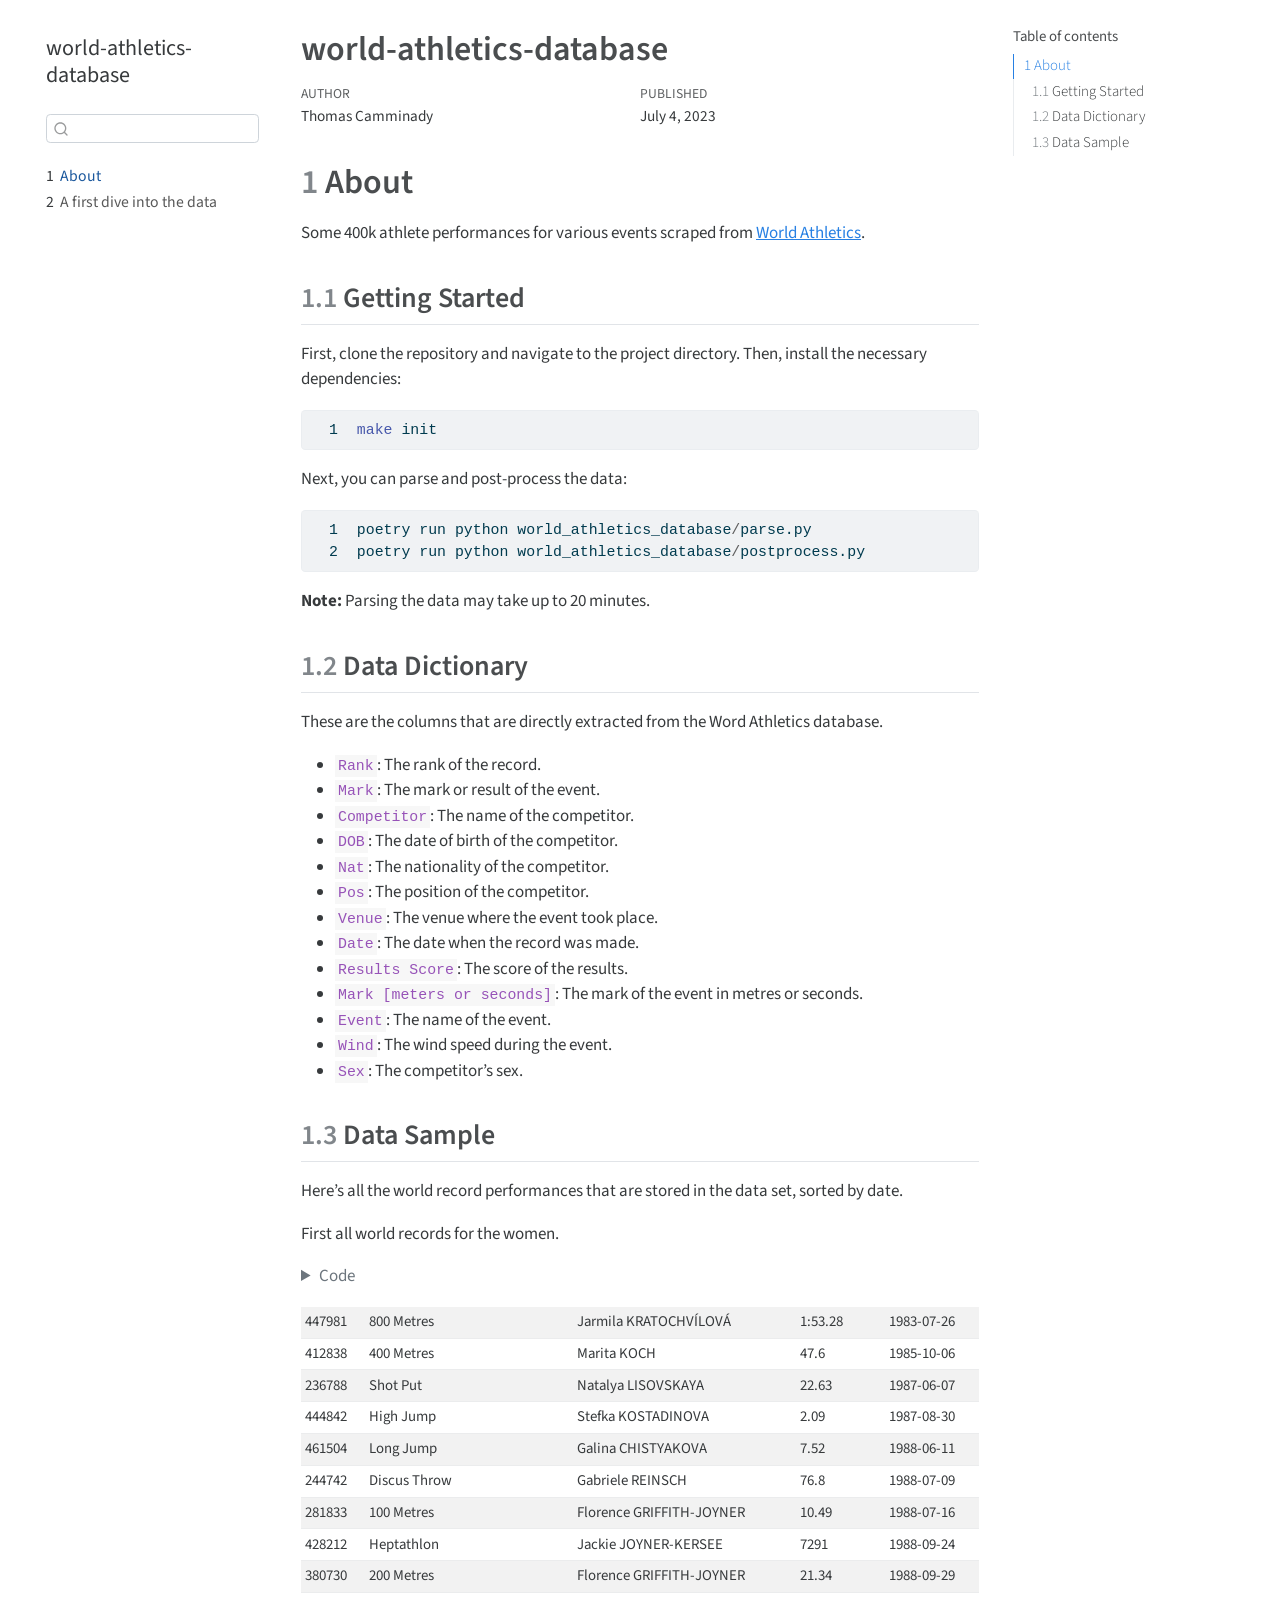
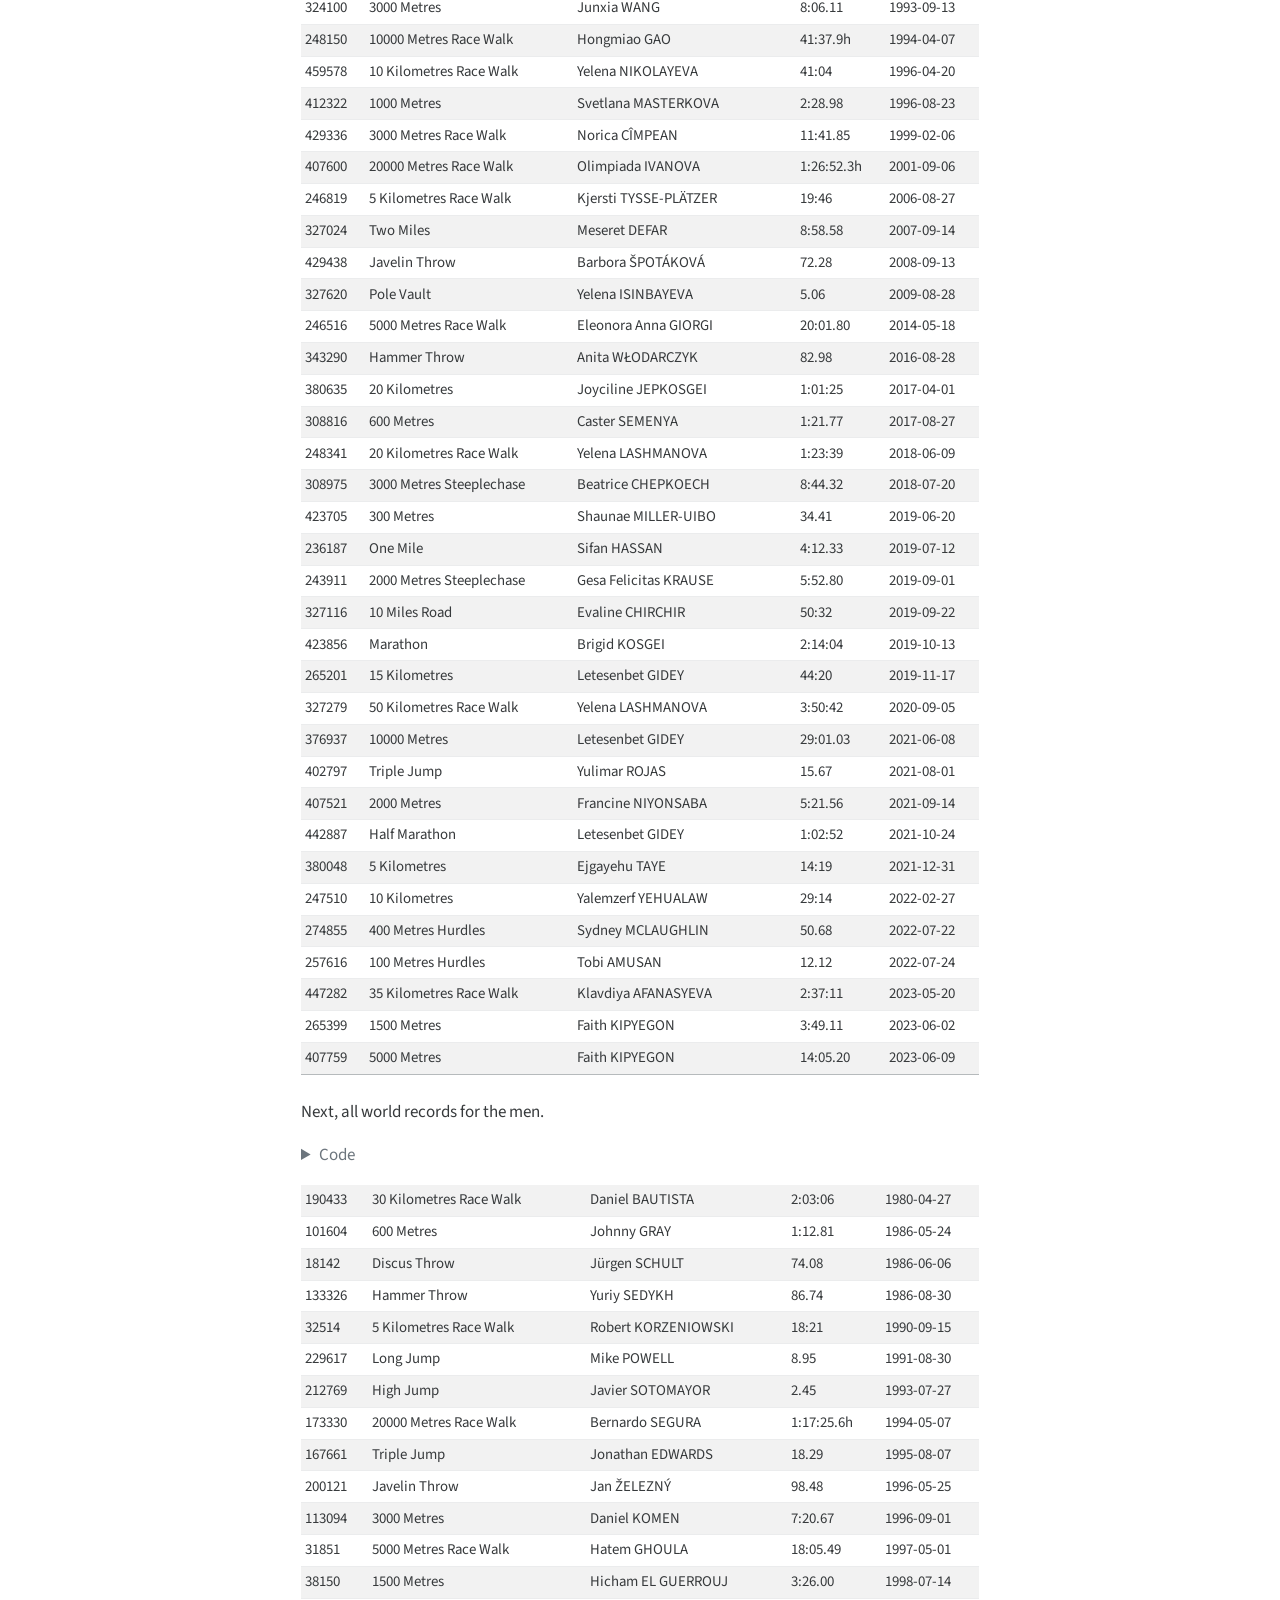
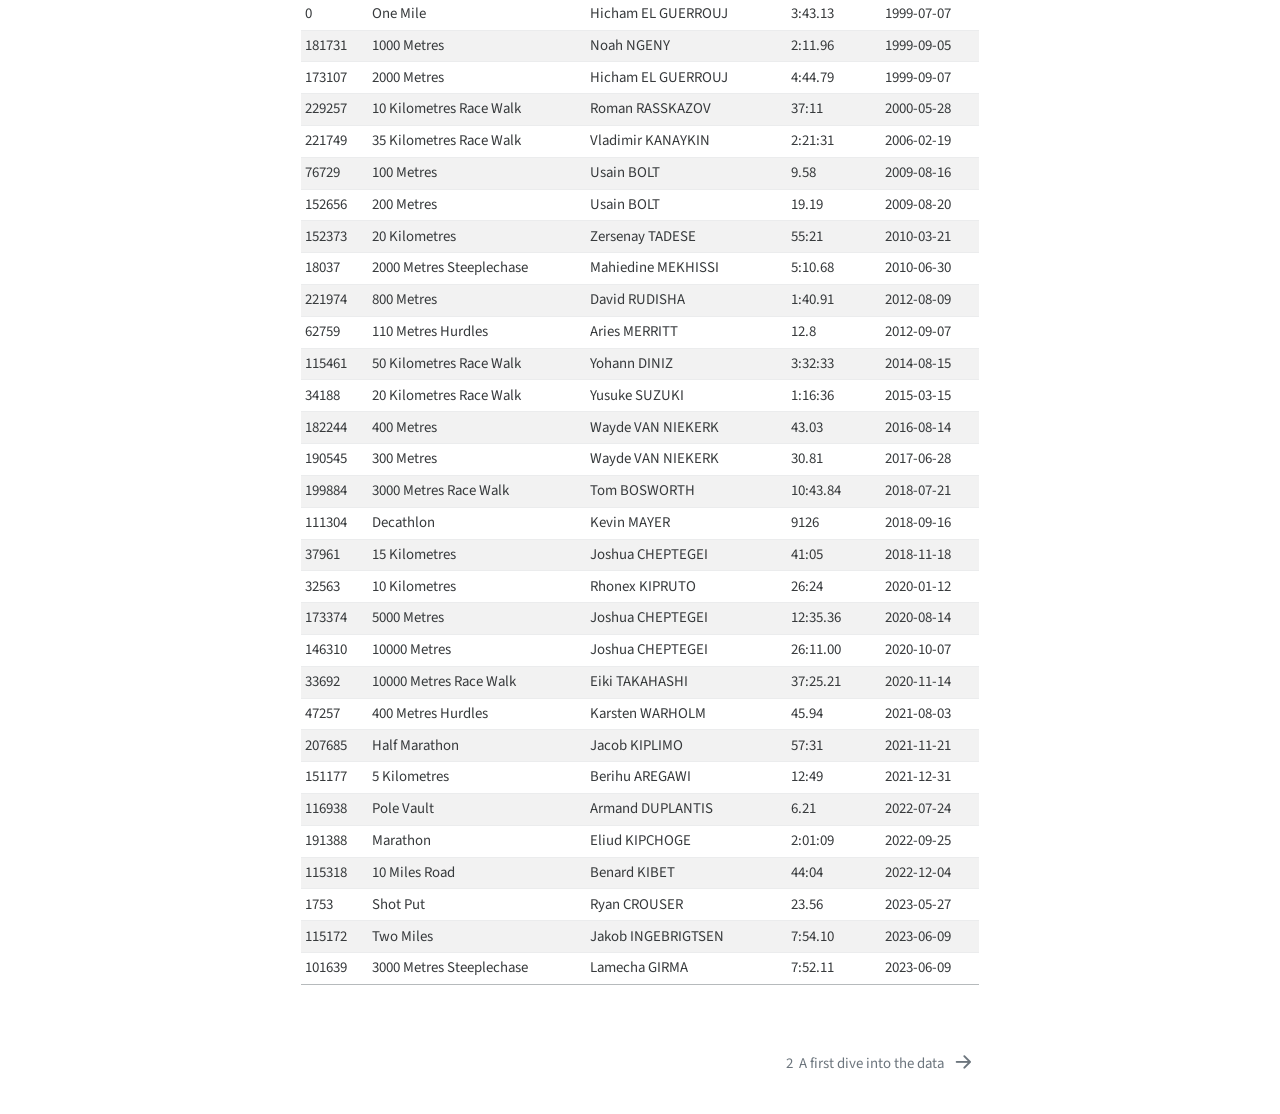
==== index.html @ 6f6f607c "Built site for gh-pages" ====
<!DOCTYPE html>
<html xmlns="http://www.w3.org/1999/xhtml" lang="en" xml:lang="en"><head>

<meta charset="utf-8">
<meta name="generator" content="quarto-1.3.306">

<meta name="viewport" content="width=device-width, initial-scale=1.0, user-scalable=yes">

<meta name="author" content="Thomas Camminady">
<meta name="dcterms.date" content="2023-07-04">

<title>world-athletics-database</title>
<style>
code{white-space: pre-wrap;}
span.smallcaps{font-variant: small-caps;}
div.columns{display: flex; gap: min(4vw, 1.5em);}
div.column{flex: auto; overflow-x: auto;}
div.hanging-indent{margin-left: 1.5em; text-indent: -1.5em;}
ul.task-list{list-style: none;}
ul.task-list li input[type="checkbox"] {
  width: 0.8em;
  margin: 0 0.8em 0.2em -1em; /* quarto-specific, see https://github.com/quarto-dev/quarto-cli/issues/4556 */ 
  vertical-align: middle;
}
/* CSS for syntax highlighting */
pre > code.sourceCode { white-space: pre; position: relative; }
pre > code.sourceCode > span { display: inline-block; line-height: 1.25; }
pre > code.sourceCode > span:empty { height: 1.2em; }
.sourceCode { overflow: visible; }
code.sourceCode > span { color: inherit; text-decoration: inherit; }
div.sourceCode { margin: 1em 0; }
pre.sourceCode { margin: 0; }
@media screen {
div.sourceCode { overflow: auto; }
}
@media print {
pre > code.sourceCode { white-space: pre-wrap; }
pre > code.sourceCode > span { text-indent: -5em; padding-left: 5em; }
}
pre.numberSource code
  { counter-reset: source-line 0; }
pre.numberSource code > span
  { position: relative; left: -4em; counter-increment: source-line; }
pre.numberSource code > span > a:first-child::before
  { content: counter(source-line);
    position: relative; left: -1em; text-align: right; vertical-align: baseline;
    border: none; display: inline-block;
    -webkit-touch-callout: none; -webkit-user-select: none;
    -khtml-user-select: none; -moz-user-select: none;
    -ms-user-select: none; user-select: none;
    padding: 0 4px; width: 4em;
  }
pre.numberSource { margin-left: 3em;  padding-left: 4px; }
div.sourceCode
  {   }
@media screen {
pre > code.sourceCode > span > a:first-child::before { text-decoration: underline; }
}
</style>


<script src="site_libs/quarto-nav/quarto-nav.js"></script>
<script src="site_libs/quarto-nav/headroom.min.js"></script>
<script src="site_libs/clipboard/clipboard.min.js"></script>
<script src="site_libs/quarto-search/autocomplete.umd.js"></script>
<script src="site_libs/quarto-search/fuse.min.js"></script>
<script src="site_libs/quarto-search/quarto-search.js"></script>
<meta name="quarto:offset" content="./">
<link href="./analytics.html" rel="next">
<script src="site_libs/quarto-html/quarto.js"></script>
<script src="site_libs/quarto-html/popper.min.js"></script>
<script src="site_libs/quarto-html/tippy.umd.min.js"></script>
<script src="site_libs/quarto-html/anchor.min.js"></script>
<link href="site_libs/quarto-html/tippy.css" rel="stylesheet">
<link href="site_libs/quarto-html/quarto-syntax-highlighting.css" rel="stylesheet" id="quarto-text-highlighting-styles">
<script src="site_libs/bootstrap/bootstrap.min.js"></script>
<link href="site_libs/bootstrap/bootstrap-icons.css" rel="stylesheet">
<link href="site_libs/bootstrap/bootstrap.min.css" rel="stylesheet" id="quarto-bootstrap" data-mode="light">
<script id="quarto-search-options" type="application/json">{
  "location": "sidebar",
  "copy-button": false,
  "collapse-after": 3,
  "panel-placement": "start",
  "type": "textbox",
  "limit": 20,
  "language": {
    "search-no-results-text": "No results",
    "search-matching-documents-text": "matching documents",
    "search-copy-link-title": "Copy link to search",
    "search-hide-matches-text": "Hide additional matches",
    "search-more-match-text": "more match in this document",
    "search-more-matches-text": "more matches in this document",
    "search-clear-button-title": "Clear",
    "search-detached-cancel-button-title": "Cancel",
    "search-submit-button-title": "Submit"
  }
}</script>


</head>

<body class="nav-sidebar floating">

<div id="quarto-search-results"></div>
  <header id="quarto-header" class="headroom fixed-top">
  <nav class="quarto-secondary-nav">
    <div class="container-fluid d-flex">
      <button type="button" class="quarto-btn-toggle btn" data-bs-toggle="collapse" data-bs-target="#quarto-sidebar,#quarto-sidebar-glass" aria-controls="quarto-sidebar" aria-expanded="false" aria-label="Toggle sidebar navigation" onclick="if (window.quartoToggleHeadroom) { window.quartoToggleHeadroom(); }">
        <i class="bi bi-layout-text-sidebar-reverse"></i>
      </button>
      <nav class="quarto-page-breadcrumbs" aria-label="breadcrumb"><ol class="breadcrumb"><li class="breadcrumb-item"><a href="./index.html"><span class="chapter-number">1</span>&nbsp; <span class="chapter-title">About</span></a></li></ol></nav>
      <a class="flex-grow-1" role="button" data-bs-toggle="collapse" data-bs-target="#quarto-sidebar,#quarto-sidebar-glass" aria-controls="quarto-sidebar" aria-expanded="false" aria-label="Toggle sidebar navigation" onclick="if (window.quartoToggleHeadroom) { window.quartoToggleHeadroom(); }">      
      </a>
      <button type="button" class="btn quarto-search-button" aria-label="Search" onclick="window.quartoOpenSearch();">
        <i class="bi bi-search"></i>
      </button>
    </div>
  </nav>
</header>
<!-- content -->
<div id="quarto-content" class="quarto-container page-columns page-rows-contents page-layout-article">
<!-- sidebar -->
  <nav id="quarto-sidebar" class="sidebar collapse collapse-horizontal sidebar-navigation floating overflow-auto">
    <div class="pt-lg-2 mt-2 text-left sidebar-header">
    <div class="sidebar-title mb-0 py-0">
      <a href="./">world-athletics-database</a> 
    </div>
      </div>
        <div class="mt-2 flex-shrink-0 align-items-center">
        <div class="sidebar-search">
        <div id="quarto-search" class="" title="Search"></div>
        </div>
        </div>
    <div class="sidebar-menu-container"> 
    <ul class="list-unstyled mt-1">
        <li class="sidebar-item">
  <div class="sidebar-item-container"> 
  <a href="./index.html" class="sidebar-item-text sidebar-link active">
 <span class="menu-text"><span class="chapter-number">1</span>&nbsp; <span class="chapter-title">About</span></span></a>
  </div>
</li>
        <li class="sidebar-item">
  <div class="sidebar-item-container"> 
  <a href="./analytics.html" class="sidebar-item-text sidebar-link">
 <span class="menu-text"><span class="chapter-number">2</span>&nbsp; <span class="chapter-title">A first dive into the data</span></span></a>
  </div>
</li>
    </ul>
    </div>
</nav>
<div id="quarto-sidebar-glass" data-bs-toggle="collapse" data-bs-target="#quarto-sidebar,#quarto-sidebar-glass"></div>
<!-- margin-sidebar -->
    <div id="quarto-margin-sidebar" class="sidebar margin-sidebar">
        <nav id="TOC" role="doc-toc" class="toc-active">
    <h2 id="toc-title">Table of contents</h2>
   
  <ul>
  <li><a href="#about" id="toc-about" class="nav-link active" data-scroll-target="#about"><span class="header-section-number">1</span> About</a>
  <ul class="collapse">
  <li><a href="#getting-started" id="toc-getting-started" class="nav-link" data-scroll-target="#getting-started"><span class="header-section-number">1.1</span> Getting Started</a></li>
  <li><a href="#data-dictionary" id="toc-data-dictionary" class="nav-link" data-scroll-target="#data-dictionary"><span class="header-section-number">1.2</span> Data Dictionary</a></li>
  <li><a href="#data-sample" id="toc-data-sample" class="nav-link" data-scroll-target="#data-sample"><span class="header-section-number">1.3</span> Data Sample</a></li>
  </ul></li>
  </ul>
</nav>
    </div>
<!-- main -->
<main class="content" id="quarto-document-content">

<header id="title-block-header" class="quarto-title-block default">
<div class="quarto-title">
<h1 class="title">world-athletics-database</h1>
</div>



<div class="quarto-title-meta">

    <div>
    <div class="quarto-title-meta-heading">Author</div>
    <div class="quarto-title-meta-contents">
             <p>Thomas Camminady </p>
          </div>
  </div>
    
    <div>
    <div class="quarto-title-meta-heading">Published</div>
    <div class="quarto-title-meta-contents">
      <p class="date">July 4, 2023</p>
    </div>
  </div>
  
    
  </div>
  

</header>

<section id="about" class="level1" data-number="1">
<h1 data-number="1"><span class="header-section-number">1</span> About</h1>
<p>Some 400k athlete performances for various events scraped from <a href="https://worldathletics.org/records/all-time-toplists/sprints/100-metres/outdoor/women/senior">World Athletics</a>.</p>
<section id="getting-started" class="level2" data-number="1.1">
<h2 data-number="1.1" class="anchored" data-anchor-id="getting-started"><span class="header-section-number">1.1</span> Getting Started</h2>
<p>First, clone the repository and navigate to the project directory. Then, install the necessary dependencies:</p>
<div class="sourceCode" id="cb1"><pre class="sourceCode numberSource bash number-lines code-with-copy"><code class="sourceCode bash"><span id="cb1-1"><a href="#cb1-1"></a><span class="fu">make</span> init</span></code><button title="Copy to Clipboard" class="code-copy-button"><i class="bi"></i></button></pre></div>
<p>Next, you can parse and post-process the data:</p>
<div class="sourceCode" id="cb2"><pre class="sourceCode numberSource python number-lines code-with-copy"><code class="sourceCode python"><span id="cb2-1"><a href="#cb2-1"></a>poetry run python world_athletics_database<span class="op">/</span>parse.py</span>
<span id="cb2-2"><a href="#cb2-2"></a>poetry run python world_athletics_database<span class="op">/</span>postprocess.py</span></code><button title="Copy to Clipboard" class="code-copy-button"><i class="bi"></i></button></pre></div>
<p><strong>Note:</strong> Parsing the data may take up to 20 minutes.</p>
</section>
<section id="data-dictionary" class="level2" data-number="1.2">
<h2 data-number="1.2" class="anchored" data-anchor-id="data-dictionary"><span class="header-section-number">1.2</span> Data Dictionary</h2>
<p>These are the columns that are directly extracted from the Word Athletics database.</p>
<ul>
<li><code>Rank</code>: The rank of the record.</li>
<li><code>Mark</code>: The mark or result of the event.</li>
<li><code>Competitor</code>: The name of the competitor.</li>
<li><code>DOB</code>: The date of birth of the competitor.</li>
<li><code>Nat</code>: The nationality of the competitor.</li>
<li><code>Pos</code>: The position of the competitor.</li>
<li><code>Venue</code>: The venue where the event took place.</li>
<li><code>Date</code>: The date when the record was made.</li>
<li><code>Results Score</code>: The score of the results.</li>
<li><code>Mark [meters or seconds]</code>: The mark of the event in metres or seconds.</li>
<li><code>Event</code>: The name of the event.</li>
<li><code>Wind</code>: The wind speed during the event.</li>
<li><code>Sex</code>: The competitor’s sex.</li>
</ul>
</section>
<section id="data-sample" class="level2" data-number="1.3">
<h2 data-number="1.3" class="anchored" data-anchor-id="data-sample"><span class="header-section-number">1.3</span> Data Sample</h2>
<p>Here’s all the world record performances that are stored in the data set, sorted by date.</p>
<p>First all world records for the women.</p>
<div class="cell" data-execution_count="1">
<details>
<summary>Code</summary>
<div class="sourceCode cell-code" id="cb3"><pre class="sourceCode numberSource python number-lines code-with-copy"><code class="sourceCode python"><span id="cb3-1"><a href="#cb3-1"></a><span class="im">import</span> pandas <span class="im">as</span> pd</span>
<span id="cb3-2"><a href="#cb3-2"></a><span class="im">from</span> IPython.display <span class="im">import</span> Markdown</span>
<span id="cb3-3"><a href="#cb3-3"></a><span class="im">from</span> tabulate <span class="im">import</span> tabulate</span>
<span id="cb3-4"><a href="#cb3-4"></a></span>
<span id="cb3-5"><a href="#cb3-5"></a>df <span class="op">=</span> pd.read_csv(<span class="st">"data/data.csv"</span>, delimiter<span class="op">=</span><span class="st">";"</span>, parse_dates<span class="op">=</span><span class="va">True</span>)</span>
<span id="cb3-6"><a href="#cb3-6"></a></span>
<span id="cb3-7"><a href="#cb3-7"></a>Markdown(</span>
<span id="cb3-8"><a href="#cb3-8"></a>    tabulate(</span>
<span id="cb3-9"><a href="#cb3-9"></a>        df.loc[(df[<span class="st">"Rank"</span>] <span class="op">==</span> <span class="dv">1</span>) <span class="op">&amp;</span> (df[<span class="st">"Sex"</span>] <span class="op">==</span> <span class="st">"female"</span>)][</span>
<span id="cb3-10"><a href="#cb3-10"></a>            [<span class="st">"Event"</span>, <span class="st">"Competitor"</span>, <span class="st">"Mark"</span>, <span class="st">"Date"</span>]</span>
<span id="cb3-11"><a href="#cb3-11"></a>        ].sort_values(<span class="st">"Date"</span>)</span>
<span id="cb3-12"><a href="#cb3-12"></a>    )</span>
<span id="cb3-13"><a href="#cb3-13"></a>)</span></code><button title="Copy to Clipboard" class="code-copy-button"><i class="bi"></i></button></pre></div>
</details>
<div class="cell-output cell-output-display" data-execution_count="7">
<table class="table table-sm table-striped small">
<tbody>
<tr class="odd">
<td>447981</td>
<td style="text-align: left;">800 Metres</td>
<td style="text-align: left;">Jarmila KRATOCHVÍLOVÁ</td>
<td style="text-align: left;">1:53.28</td>
<td>1983-07-26</td>
</tr>
<tr class="even">
<td>412838</td>
<td style="text-align: left;">400 Metres</td>
<td style="text-align: left;">Marita KOCH</td>
<td style="text-align: left;">47.6</td>
<td>1985-10-06</td>
</tr>
<tr class="odd">
<td>236788</td>
<td style="text-align: left;">Shot Put</td>
<td style="text-align: left;">Natalya LISOVSKAYA</td>
<td style="text-align: left;">22.63</td>
<td>1987-06-07</td>
</tr>
<tr class="even">
<td>444842</td>
<td style="text-align: left;">High Jump</td>
<td style="text-align: left;">Stefka KOSTADINOVA</td>
<td style="text-align: left;">2.09</td>
<td>1987-08-30</td>
</tr>
<tr class="odd">
<td>461504</td>
<td style="text-align: left;">Long Jump</td>
<td style="text-align: left;">Galina CHISTYAKOVA</td>
<td style="text-align: left;">7.52</td>
<td>1988-06-11</td>
</tr>
<tr class="even">
<td>244742</td>
<td style="text-align: left;">Discus Throw</td>
<td style="text-align: left;">Gabriele REINSCH</td>
<td style="text-align: left;">76.8</td>
<td>1988-07-09</td>
</tr>
<tr class="odd">
<td>281833</td>
<td style="text-align: left;">100 Metres</td>
<td style="text-align: left;">Florence GRIFFITH-JOYNER</td>
<td style="text-align: left;">10.49</td>
<td>1988-07-16</td>
</tr>
<tr class="even">
<td>428212</td>
<td style="text-align: left;">Heptathlon</td>
<td style="text-align: left;">Jackie JOYNER-KERSEE</td>
<td style="text-align: left;">7291</td>
<td>1988-09-24</td>
</tr>
<tr class="odd">
<td>380730</td>
<td style="text-align: left;">200 Metres</td>
<td style="text-align: left;">Florence GRIFFITH-JOYNER</td>
<td style="text-align: left;">21.34</td>
<td>1988-09-29</td>
</tr>
<tr class="even">
<td>324100</td>
<td style="text-align: left;">3000 Metres</td>
<td style="text-align: left;">Junxia WANG</td>
<td style="text-align: left;">8:06.11</td>
<td>1993-09-13</td>
</tr>
<tr class="odd">
<td>248150</td>
<td style="text-align: left;">10000 Metres Race Walk</td>
<td style="text-align: left;">Hongmiao GAO</td>
<td style="text-align: left;">41:37.9h</td>
<td>1994-04-07</td>
</tr>
<tr class="even">
<td>459578</td>
<td style="text-align: left;">10 Kilometres Race Walk</td>
<td style="text-align: left;">Yelena NIKOLAYEVA</td>
<td style="text-align: left;">41:04</td>
<td>1996-04-20</td>
</tr>
<tr class="odd">
<td>412322</td>
<td style="text-align: left;">1000 Metres</td>
<td style="text-align: left;">Svetlana MASTERKOVA</td>
<td style="text-align: left;">2:28.98</td>
<td>1996-08-23</td>
</tr>
<tr class="even">
<td>429336</td>
<td style="text-align: left;">3000 Metres Race Walk</td>
<td style="text-align: left;">Norica CÎMPEAN</td>
<td style="text-align: left;">11:41.85</td>
<td>1999-02-06</td>
</tr>
<tr class="odd">
<td>407600</td>
<td style="text-align: left;">20000 Metres Race Walk</td>
<td style="text-align: left;">Olimpiada IVANOVA</td>
<td style="text-align: left;">1:26:52.3h</td>
<td>2001-09-06</td>
</tr>
<tr class="even">
<td>246819</td>
<td style="text-align: left;">5 Kilometres Race Walk</td>
<td style="text-align: left;">Kjersti TYSSE-PLÄTZER</td>
<td style="text-align: left;">19:46</td>
<td>2006-08-27</td>
</tr>
<tr class="odd">
<td>327024</td>
<td style="text-align: left;">Two Miles</td>
<td style="text-align: left;">Meseret DEFAR</td>
<td style="text-align: left;">8:58.58</td>
<td>2007-09-14</td>
</tr>
<tr class="even">
<td>429438</td>
<td style="text-align: left;">Javelin Throw</td>
<td style="text-align: left;">Barbora ŠPOTÁKOVÁ</td>
<td style="text-align: left;">72.28</td>
<td>2008-09-13</td>
</tr>
<tr class="odd">
<td>327620</td>
<td style="text-align: left;">Pole Vault</td>
<td style="text-align: left;">Yelena ISINBAYEVA</td>
<td style="text-align: left;">5.06</td>
<td>2009-08-28</td>
</tr>
<tr class="even">
<td>246516</td>
<td style="text-align: left;">5000 Metres Race Walk</td>
<td style="text-align: left;">Eleonora Anna GIORGI</td>
<td style="text-align: left;">20:01.80</td>
<td>2014-05-18</td>
</tr>
<tr class="odd">
<td>343290</td>
<td style="text-align: left;">Hammer Throw</td>
<td style="text-align: left;">Anita WŁODARCZYK</td>
<td style="text-align: left;">82.98</td>
<td>2016-08-28</td>
</tr>
<tr class="even">
<td>380635</td>
<td style="text-align: left;">20 Kilometres</td>
<td style="text-align: left;">Joyciline JEPKOSGEI</td>
<td style="text-align: left;">1:01:25</td>
<td>2017-04-01</td>
</tr>
<tr class="odd">
<td>308816</td>
<td style="text-align: left;">600 Metres</td>
<td style="text-align: left;">Caster SEMENYA</td>
<td style="text-align: left;">1:21.77</td>
<td>2017-08-27</td>
</tr>
<tr class="even">
<td>248341</td>
<td style="text-align: left;">20 Kilometres Race Walk</td>
<td style="text-align: left;">Yelena LASHMANOVA</td>
<td style="text-align: left;">1:23:39</td>
<td>2018-06-09</td>
</tr>
<tr class="odd">
<td>308975</td>
<td style="text-align: left;">3000 Metres Steeplechase</td>
<td style="text-align: left;">Beatrice CHEPKOECH</td>
<td style="text-align: left;">8:44.32</td>
<td>2018-07-20</td>
</tr>
<tr class="even">
<td>423705</td>
<td style="text-align: left;">300 Metres</td>
<td style="text-align: left;">Shaunae MILLER-UIBO</td>
<td style="text-align: left;">34.41</td>
<td>2019-06-20</td>
</tr>
<tr class="odd">
<td>236187</td>
<td style="text-align: left;">One Mile</td>
<td style="text-align: left;">Sifan HASSAN</td>
<td style="text-align: left;">4:12.33</td>
<td>2019-07-12</td>
</tr>
<tr class="even">
<td>243911</td>
<td style="text-align: left;">2000 Metres Steeplechase</td>
<td style="text-align: left;">Gesa Felicitas KRAUSE</td>
<td style="text-align: left;">5:52.80</td>
<td>2019-09-01</td>
</tr>
<tr class="odd">
<td>327116</td>
<td style="text-align: left;">10 Miles Road</td>
<td style="text-align: left;">Evaline CHIRCHIR</td>
<td style="text-align: left;">50:32</td>
<td>2019-09-22</td>
</tr>
<tr class="even">
<td>423856</td>
<td style="text-align: left;">Marathon</td>
<td style="text-align: left;">Brigid KOSGEI</td>
<td style="text-align: left;">2:14:04</td>
<td>2019-10-13</td>
</tr>
<tr class="odd">
<td>265201</td>
<td style="text-align: left;">15 Kilometres</td>
<td style="text-align: left;">Letesenbet GIDEY</td>
<td style="text-align: left;">44:20</td>
<td>2019-11-17</td>
</tr>
<tr class="even">
<td>327279</td>
<td style="text-align: left;">50 Kilometres Race Walk</td>
<td style="text-align: left;">Yelena LASHMANOVA</td>
<td style="text-align: left;">3:50:42</td>
<td>2020-09-05</td>
</tr>
<tr class="odd">
<td>376937</td>
<td style="text-align: left;">10000 Metres</td>
<td style="text-align: left;">Letesenbet GIDEY</td>
<td style="text-align: left;">29:01.03</td>
<td>2021-06-08</td>
</tr>
<tr class="even">
<td>402797</td>
<td style="text-align: left;">Triple Jump</td>
<td style="text-align: left;">Yulimar ROJAS</td>
<td style="text-align: left;">15.67</td>
<td>2021-08-01</td>
</tr>
<tr class="odd">
<td>407521</td>
<td style="text-align: left;">2000 Metres</td>
<td style="text-align: left;">Francine NIYONSABA</td>
<td style="text-align: left;">5:21.56</td>
<td>2021-09-14</td>
</tr>
<tr class="even">
<td>442887</td>
<td style="text-align: left;">Half Marathon</td>
<td style="text-align: left;">Letesenbet GIDEY</td>
<td style="text-align: left;">1:02:52</td>
<td>2021-10-24</td>
</tr>
<tr class="odd">
<td>380048</td>
<td style="text-align: left;">5 Kilometres</td>
<td style="text-align: left;">Ejgayehu TAYE</td>
<td style="text-align: left;">14:19</td>
<td>2021-12-31</td>
</tr>
<tr class="even">
<td>247510</td>
<td style="text-align: left;">10 Kilometres</td>
<td style="text-align: left;">Yalemzerf YEHUALAW</td>
<td style="text-align: left;">29:14</td>
<td>2022-02-27</td>
</tr>
<tr class="odd">
<td>274855</td>
<td style="text-align: left;">400 Metres Hurdles</td>
<td style="text-align: left;">Sydney MCLAUGHLIN</td>
<td style="text-align: left;">50.68</td>
<td>2022-07-22</td>
</tr>
<tr class="even">
<td>257616</td>
<td style="text-align: left;">100 Metres Hurdles</td>
<td style="text-align: left;">Tobi AMUSAN</td>
<td style="text-align: left;">12.12</td>
<td>2022-07-24</td>
</tr>
<tr class="odd">
<td>447282</td>
<td style="text-align: left;">35 Kilometres Race Walk</td>
<td style="text-align: left;">Klavdiya AFANASYEVA</td>
<td style="text-align: left;">2:37:11</td>
<td>2023-05-20</td>
</tr>
<tr class="even">
<td>265399</td>
<td style="text-align: left;">1500 Metres</td>
<td style="text-align: left;">Faith KIPYEGON</td>
<td style="text-align: left;">3:49.11</td>
<td>2023-06-02</td>
</tr>
<tr class="odd">
<td>407759</td>
<td style="text-align: left;">5000 Metres</td>
<td style="text-align: left;">Faith KIPYEGON</td>
<td style="text-align: left;">14:05.20</td>
<td>2023-06-09</td>
</tr>
</tbody>
</table>
</div>
</div>
<p>Next, all world records for the men.</p>
<div class="cell" data-execution_count="2">
<details>
<summary>Code</summary>
<div class="sourceCode cell-code" id="cb4"><pre class="sourceCode numberSource python number-lines code-with-copy"><code class="sourceCode python"><span id="cb4-1"><a href="#cb4-1"></a>df <span class="op">=</span> pd.read_csv(<span class="st">"data/data.csv"</span>, delimiter<span class="op">=</span><span class="st">";"</span>, parse_dates<span class="op">=</span><span class="va">True</span>)</span>
<span id="cb4-2"><a href="#cb4-2"></a></span>
<span id="cb4-3"><a href="#cb4-3"></a>Markdown(</span>
<span id="cb4-4"><a href="#cb4-4"></a>    tabulate(</span>
<span id="cb4-5"><a href="#cb4-5"></a>        df.loc[(df[<span class="st">"Rank"</span>] <span class="op">==</span> <span class="dv">1</span>) <span class="op">&amp;</span> (df[<span class="st">"Sex"</span>] <span class="op">==</span> <span class="st">"male"</span>)][</span>
<span id="cb4-6"><a href="#cb4-6"></a>            [<span class="st">"Event"</span>, <span class="st">"Competitor"</span>, <span class="st">"Mark"</span>, <span class="st">"Date"</span>]</span>
<span id="cb4-7"><a href="#cb4-7"></a>        ].sort_values(<span class="st">"Date"</span>)</span>
<span id="cb4-8"><a href="#cb4-8"></a>    )</span>
<span id="cb4-9"><a href="#cb4-9"></a>)</span></code><button title="Copy to Clipboard" class="code-copy-button"><i class="bi"></i></button></pre></div>
</details>
<div class="cell-output cell-output-display" data-execution_count="8">
<table class="table table-sm table-striped small">
<tbody>
<tr class="odd">
<td>190433</td>
<td style="text-align: left;">30 Kilometres Race Walk</td>
<td style="text-align: left;">Daniel BAUTISTA</td>
<td style="text-align: left;">2:03:06</td>
<td>1980-04-27</td>
</tr>
<tr class="even">
<td>101604</td>
<td style="text-align: left;">600 Metres</td>
<td style="text-align: left;">Johnny GRAY</td>
<td style="text-align: left;">1:12.81</td>
<td>1986-05-24</td>
</tr>
<tr class="odd">
<td>18142</td>
<td style="text-align: left;">Discus Throw</td>
<td style="text-align: left;">Jürgen SCHULT</td>
<td style="text-align: left;">74.08</td>
<td>1986-06-06</td>
</tr>
<tr class="even">
<td>133326</td>
<td style="text-align: left;">Hammer Throw</td>
<td style="text-align: left;">Yuriy SEDYKH</td>
<td style="text-align: left;">86.74</td>
<td>1986-08-30</td>
</tr>
<tr class="odd">
<td>32514</td>
<td style="text-align: left;">5 Kilometres Race Walk</td>
<td style="text-align: left;">Robert KORZENIOWSKI</td>
<td style="text-align: left;">18:21</td>
<td>1990-09-15</td>
</tr>
<tr class="even">
<td>229617</td>
<td style="text-align: left;">Long Jump</td>
<td style="text-align: left;">Mike POWELL</td>
<td style="text-align: left;">8.95</td>
<td>1991-08-30</td>
</tr>
<tr class="odd">
<td>212769</td>
<td style="text-align: left;">High Jump</td>
<td style="text-align: left;">Javier SOTOMAYOR</td>
<td style="text-align: left;">2.45</td>
<td>1993-07-27</td>
</tr>
<tr class="even">
<td>173330</td>
<td style="text-align: left;">20000 Metres Race Walk</td>
<td style="text-align: left;">Bernardo SEGURA</td>
<td style="text-align: left;">1:17:25.6h</td>
<td>1994-05-07</td>
</tr>
<tr class="odd">
<td>167661</td>
<td style="text-align: left;">Triple Jump</td>
<td style="text-align: left;">Jonathan EDWARDS</td>
<td style="text-align: left;">18.29</td>
<td>1995-08-07</td>
</tr>
<tr class="even">
<td>200121</td>
<td style="text-align: left;">Javelin Throw</td>
<td style="text-align: left;">Jan ŽELEZNÝ</td>
<td style="text-align: left;">98.48</td>
<td>1996-05-25</td>
</tr>
<tr class="odd">
<td>113094</td>
<td style="text-align: left;">3000 Metres</td>
<td style="text-align: left;">Daniel KOMEN</td>
<td style="text-align: left;">7:20.67</td>
<td>1996-09-01</td>
</tr>
<tr class="even">
<td>31851</td>
<td style="text-align: left;">5000 Metres Race Walk</td>
<td style="text-align: left;">Hatem GHOULA</td>
<td style="text-align: left;">18:05.49</td>
<td>1997-05-01</td>
</tr>
<tr class="odd">
<td>38150</td>
<td style="text-align: left;">1500 Metres</td>
<td style="text-align: left;">Hicham EL GUERROUJ</td>
<td style="text-align: left;">3:26.00</td>
<td>1998-07-14</td>
</tr>
<tr class="even">
<td>0</td>
<td style="text-align: left;">One Mile</td>
<td style="text-align: left;">Hicham EL GUERROUJ</td>
<td style="text-align: left;">3:43.13</td>
<td>1999-07-07</td>
</tr>
<tr class="odd">
<td>181731</td>
<td style="text-align: left;">1000 Metres</td>
<td style="text-align: left;">Noah NGENY</td>
<td style="text-align: left;">2:11.96</td>
<td>1999-09-05</td>
</tr>
<tr class="even">
<td>173107</td>
<td style="text-align: left;">2000 Metres</td>
<td style="text-align: left;">Hicham EL GUERROUJ</td>
<td style="text-align: left;">4:44.79</td>
<td>1999-09-07</td>
</tr>
<tr class="odd">
<td>229257</td>
<td style="text-align: left;">10 Kilometres Race Walk</td>
<td style="text-align: left;">Roman RASSKAZOV</td>
<td style="text-align: left;">37:11</td>
<td>2000-05-28</td>
</tr>
<tr class="even">
<td>221749</td>
<td style="text-align: left;">35 Kilometres Race Walk</td>
<td style="text-align: left;">Vladimir KANAYKIN</td>
<td style="text-align: left;">2:21:31</td>
<td>2006-02-19</td>
</tr>
<tr class="odd">
<td>76729</td>
<td style="text-align: left;">100 Metres</td>
<td style="text-align: left;">Usain BOLT</td>
<td style="text-align: left;">9.58</td>
<td>2009-08-16</td>
</tr>
<tr class="even">
<td>152656</td>
<td style="text-align: left;">200 Metres</td>
<td style="text-align: left;">Usain BOLT</td>
<td style="text-align: left;">19.19</td>
<td>2009-08-20</td>
</tr>
<tr class="odd">
<td>152373</td>
<td style="text-align: left;">20 Kilometres</td>
<td style="text-align: left;">Zersenay TADESE</td>
<td style="text-align: left;">55:21</td>
<td>2010-03-21</td>
</tr>
<tr class="even">
<td>18037</td>
<td style="text-align: left;">2000 Metres Steeplechase</td>
<td style="text-align: left;">Mahiedine MEKHISSI</td>
<td style="text-align: left;">5:10.68</td>
<td>2010-06-30</td>
</tr>
<tr class="odd">
<td>221974</td>
<td style="text-align: left;">800 Metres</td>
<td style="text-align: left;">David RUDISHA</td>
<td style="text-align: left;">1:40.91</td>
<td>2012-08-09</td>
</tr>
<tr class="even">
<td>62759</td>
<td style="text-align: left;">110 Metres Hurdles</td>
<td style="text-align: left;">Aries MERRITT</td>
<td style="text-align: left;">12.8</td>
<td>2012-09-07</td>
</tr>
<tr class="odd">
<td>115461</td>
<td style="text-align: left;">50 Kilometres Race Walk</td>
<td style="text-align: left;">Yohann DINIZ</td>
<td style="text-align: left;">3:32:33</td>
<td>2014-08-15</td>
</tr>
<tr class="even">
<td>34188</td>
<td style="text-align: left;">20 Kilometres Race Walk</td>
<td style="text-align: left;">Yusuke SUZUKI</td>
<td style="text-align: left;">1:16:36</td>
<td>2015-03-15</td>
</tr>
<tr class="odd">
<td>182244</td>
<td style="text-align: left;">400 Metres</td>
<td style="text-align: left;">Wayde VAN NIEKERK</td>
<td style="text-align: left;">43.03</td>
<td>2016-08-14</td>
</tr>
<tr class="even">
<td>190545</td>
<td style="text-align: left;">300 Metres</td>
<td style="text-align: left;">Wayde VAN NIEKERK</td>
<td style="text-align: left;">30.81</td>
<td>2017-06-28</td>
</tr>
<tr class="odd">
<td>199884</td>
<td style="text-align: left;">3000 Metres Race Walk</td>
<td style="text-align: left;">Tom BOSWORTH</td>
<td style="text-align: left;">10:43.84</td>
<td>2018-07-21</td>
</tr>
<tr class="even">
<td>111304</td>
<td style="text-align: left;">Decathlon</td>
<td style="text-align: left;">Kevin MAYER</td>
<td style="text-align: left;">9126</td>
<td>2018-09-16</td>
</tr>
<tr class="odd">
<td>37961</td>
<td style="text-align: left;">15 Kilometres</td>
<td style="text-align: left;">Joshua CHEPTEGEI</td>
<td style="text-align: left;">41:05</td>
<td>2018-11-18</td>
</tr>
<tr class="even">
<td>32563</td>
<td style="text-align: left;">10 Kilometres</td>
<td style="text-align: left;">Rhonex KIPRUTO</td>
<td style="text-align: left;">26:24</td>
<td>2020-01-12</td>
</tr>
<tr class="odd">
<td>173374</td>
<td style="text-align: left;">5000 Metres</td>
<td style="text-align: left;">Joshua CHEPTEGEI</td>
<td style="text-align: left;">12:35.36</td>
<td>2020-08-14</td>
</tr>
<tr class="even">
<td>146310</td>
<td style="text-align: left;">10000 Metres</td>
<td style="text-align: left;">Joshua CHEPTEGEI</td>
<td style="text-align: left;">26:11.00</td>
<td>2020-10-07</td>
</tr>
<tr class="odd">
<td>33692</td>
<td style="text-align: left;">10000 Metres Race Walk</td>
<td style="text-align: left;">Eiki TAKAHASHI</td>
<td style="text-align: left;">37:25.21</td>
<td>2020-11-14</td>
</tr>
<tr class="even">
<td>47257</td>
<td style="text-align: left;">400 Metres Hurdles</td>
<td style="text-align: left;">Karsten WARHOLM</td>
<td style="text-align: left;">45.94</td>
<td>2021-08-03</td>
</tr>
<tr class="odd">
<td>207685</td>
<td style="text-align: left;">Half Marathon</td>
<td style="text-align: left;">Jacob KIPLIMO</td>
<td style="text-align: left;">57:31</td>
<td>2021-11-21</td>
</tr>
<tr class="even">
<td>151177</td>
<td style="text-align: left;">5 Kilometres</td>
<td style="text-align: left;">Berihu AREGAWI</td>
<td style="text-align: left;">12:49</td>
<td>2021-12-31</td>
</tr>
<tr class="odd">
<td>116938</td>
<td style="text-align: left;">Pole Vault</td>
<td style="text-align: left;">Armand DUPLANTIS</td>
<td style="text-align: left;">6.21</td>
<td>2022-07-24</td>
</tr>
<tr class="even">
<td>191388</td>
<td style="text-align: left;">Marathon</td>
<td style="text-align: left;">Eliud KIPCHOGE</td>
<td style="text-align: left;">2:01:09</td>
<td>2022-09-25</td>
</tr>
<tr class="odd">
<td>115318</td>
<td style="text-align: left;">10 Miles Road</td>
<td style="text-align: left;">Benard KIBET</td>
<td style="text-align: left;">44:04</td>
<td>2022-12-04</td>
</tr>
<tr class="even">
<td>1753</td>
<td style="text-align: left;">Shot Put</td>
<td style="text-align: left;">Ryan CROUSER</td>
<td style="text-align: left;">23.56</td>
<td>2023-05-27</td>
</tr>
<tr class="odd">
<td>115172</td>
<td style="text-align: left;">Two Miles</td>
<td style="text-align: left;">Jakob INGEBRIGTSEN</td>
<td style="text-align: left;">7:54.10</td>
<td>2023-06-09</td>
</tr>
<tr class="even">
<td>101639</td>
<td style="text-align: left;">3000 Metres Steeplechase</td>
<td style="text-align: left;">Lamecha GIRMA</td>
<td style="text-align: left;">7:52.11</td>
<td>2023-06-09</td>
</tr>
</tbody>
</table>
</div>
</div>


</section>
</section>

</main> <!-- /main -->
<script id="quarto-html-after-body" type="application/javascript">
window.document.addEventListener("DOMContentLoaded", function (event) {
  const toggleBodyColorMode = (bsSheetEl) => {
    const mode = bsSheetEl.getAttribute("data-mode");
    const bodyEl = window.document.querySelector("body");
    if (mode === "dark") {
      bodyEl.classList.add("quarto-dark");
      bodyEl.classList.remove("quarto-light");
    } else {
      bodyEl.classList.add("quarto-light");
      bodyEl.classList.remove("quarto-dark");
    }
  }
  const toggleBodyColorPrimary = () => {
    const bsSheetEl = window.document.querySelector("link#quarto-bootstrap");
    if (bsSheetEl) {
      toggleBodyColorMode(bsSheetEl);
    }
  }
  toggleBodyColorPrimary();  
  const icon = "";
  const anchorJS = new window.AnchorJS();
  anchorJS.options = {
    placement: 'right',
    icon: icon
  };
  anchorJS.add('.anchored');
  const isCodeAnnotation = (el) => {
    for (const clz of el.classList) {
      if (clz.startsWith('code-annotation-')) {                     
        return true;
      }
    }
    return false;
  }
  const clipboard = new window.ClipboardJS('.code-copy-button', {
    text: function(trigger) {
      const codeEl = trigger.previousElementSibling.cloneNode(true);
      for (const childEl of codeEl.children) {
        if (isCodeAnnotation(childEl)) {
          childEl.remove();
        }
      }
      return codeEl.innerText;
    }
  });
  clipboard.on('success', function(e) {
    // button target
    const button = e.trigger;
    // don't keep focus
    button.blur();
    // flash "checked"
    button.classList.add('code-copy-button-checked');
    var currentTitle = button.getAttribute("title");
    button.setAttribute("title", "Copied!");
    let tooltip;
    if (window.bootstrap) {
      button.setAttribute("data-bs-toggle", "tooltip");
      button.setAttribute("data-bs-placement", "left");
      button.setAttribute("data-bs-title", "Copied!");
      tooltip = new bootstrap.Tooltip(button, 
        { trigger: "manual", 
          customClass: "code-copy-button-tooltip",
          offset: [0, -8]});
      tooltip.show();    
    }
    setTimeout(function() {
      if (tooltip) {
        tooltip.hide();
        button.removeAttribute("data-bs-title");
        button.removeAttribute("data-bs-toggle");
        button.removeAttribute("data-bs-placement");
      }
      button.setAttribute("title", currentTitle);
      button.classList.remove('code-copy-button-checked');
    }, 1000);
    // clear code selection
    e.clearSelection();
  });
  function tippyHover(el, contentFn) {
    const config = {
      allowHTML: true,
      content: contentFn,
      maxWidth: 500,
      delay: 100,
      arrow: false,
      appendTo: function(el) {
          return el.parentElement;
      },
      interactive: true,
      interactiveBorder: 10,
      theme: 'quarto',
      placement: 'bottom-start'
    };
    window.tippy(el, config); 
  }
  const noterefs = window.document.querySelectorAll('a[role="doc-noteref"]');
  for (var i=0; i<noterefs.length; i++) {
    const ref = noterefs[i];
    tippyHover(ref, function() {
      // use id or data attribute instead here
      let href = ref.getAttribute('data-footnote-href') || ref.getAttribute('href');
      try { href = new URL(href).hash; } catch {}
      const id = href.replace(/^#\/?/, "");
      const note = window.document.getElementById(id);
      return note.innerHTML;
    });
  }
      let selectedAnnoteEl;
      const selectorForAnnotation = ( cell, annotation) => {
        let cellAttr = 'data-code-cell="' + cell + '"';
        let lineAttr = 'data-code-annotation="' +  annotation + '"';
        const selector = 'span[' + cellAttr + '][' + lineAttr + ']';
        return selector;
      }
      const selectCodeLines = (annoteEl) => {
        const doc = window.document;
        const targetCell = annoteEl.getAttribute("data-target-cell");
        const targetAnnotation = annoteEl.getAttribute("data-target-annotation");
        const annoteSpan = window.document.querySelector(selectorForAnnotation(targetCell, targetAnnotation));
        const lines = annoteSpan.getAttribute("data-code-lines").split(",");
        const lineIds = lines.map((line) => {
          return targetCell + "-" + line;
        })
        let top = null;
        let height = null;
        let parent = null;
        if (lineIds.length > 0) {
            //compute the position of the single el (top and bottom and make a div)
            const el = window.document.getElementById(lineIds[0]);
            top = el.offsetTop;
            height = el.offsetHeight;
            parent = el.parentElement.parentElement;
          if (lineIds.length > 1) {
            const lastEl = window.document.getElementById(lineIds[lineIds.length - 1]);
            const bottom = lastEl.offsetTop + lastEl.offsetHeight;
            height = bottom - top;
          }
          if (top !== null && height !== null && parent !== null) {
            // cook up a div (if necessary) and position it 
            let div = window.document.getElementById("code-annotation-line-highlight");
            if (div === null) {
              div = window.document.createElement("div");
              div.setAttribute("id", "code-annotation-line-highlight");
              div.style.position = 'absolute';
              parent.appendChild(div);
            }
            div.style.top = top - 2 + "px";
            div.style.height = height + 4 + "px";
            let gutterDiv = window.document.getElementById("code-annotation-line-highlight-gutter");
            if (gutterDiv === null) {
              gutterDiv = window.document.createElement("div");
              gutterDiv.setAttribute("id", "code-annotation-line-highlight-gutter");
              gutterDiv.style.position = 'absolute';
              const codeCell = window.document.getElementById(targetCell);
              const gutter = codeCell.querySelector('.code-annotation-gutter');
              gutter.appendChild(gutterDiv);
            }
            gutterDiv.style.top = top - 2 + "px";
            gutterDiv.style.height = height + 4 + "px";
          }
          selectedAnnoteEl = annoteEl;
        }
      };
      const unselectCodeLines = () => {
        const elementsIds = ["code-annotation-line-highlight", "code-annotation-line-highlight-gutter"];
        elementsIds.forEach((elId) => {
          const div = window.document.getElementById(elId);
          if (div) {
            div.remove();
          }
        });
        selectedAnnoteEl = undefined;
      };
      // Attach click handler to the DT
      const annoteDls = window.document.querySelectorAll('dt[data-target-cell]');
      for (const annoteDlNode of annoteDls) {
        annoteDlNode.addEventListener('click', (event) => {
          const clickedEl = event.target;
          if (clickedEl !== selectedAnnoteEl) {
            unselectCodeLines();
            const activeEl = window.document.querySelector('dt[data-target-cell].code-annotation-active');
            if (activeEl) {
              activeEl.classList.remove('code-annotation-active');
            }
            selectCodeLines(clickedEl);
            clickedEl.classList.add('code-annotation-active');
          } else {
            // Unselect the line
            unselectCodeLines();
            clickedEl.classList.remove('code-annotation-active');
          }
        });
      }
  const findCites = (el) => {
    const parentEl = el.parentElement;
    if (parentEl) {
      const cites = parentEl.dataset.cites;
      if (cites) {
        return {
          el,
          cites: cites.split(' ')
        };
      } else {
        return findCites(el.parentElement)
      }
    } else {
      return undefined;
    }
  };
  var bibliorefs = window.document.querySelectorAll('a[role="doc-biblioref"]');
  for (var i=0; i<bibliorefs.length; i++) {
    const ref = bibliorefs[i];
    const citeInfo = findCites(ref);
    if (citeInfo) {
      tippyHover(citeInfo.el, function() {
        var popup = window.document.createElement('div');
        citeInfo.cites.forEach(function(cite) {
          var citeDiv = window.document.createElement('div');
          citeDiv.classList.add('hanging-indent');
          citeDiv.classList.add('csl-entry');
          var biblioDiv = window.document.getElementById('ref-' + cite);
          if (biblioDiv) {
            citeDiv.innerHTML = biblioDiv.innerHTML;
          }
          popup.appendChild(citeDiv);
        });
        return popup.innerHTML;
      });
    }
  }
});
</script>
<nav class="page-navigation">
  <div class="nav-page nav-page-previous">
  </div>
  <div class="nav-page nav-page-next">
      <a href="./analytics.html" class="pagination-link">
        <span class="nav-page-text"><span class="chapter-number">2</span>&nbsp; <span class="chapter-title">A first dive into the data</span></span> <i class="bi bi-arrow-right-short"></i>
      </a>
  </div>
</nav>
</div> <!-- /content -->



</body></html>
---- site_libs/quarto-html/tippy.css ----
.tippy-box[data-animation=fade][data-state=hidden]{opacity:0}[data-tippy-root]{max-width:calc(100vw - 10px)}.tippy-box{position:relative;background-color:#333;color:#fff;border-radius:4px;font-size:14px;line-height:1.4;white-space:normal;outline:0;transition-property:transform,visibility,opacity}.tippy-box[data-placement^=top]>.tippy-arrow{bottom:0}.tippy-box[data-placement^=top]>.tippy-arrow:before{bottom:-7px;left:0;border-width:8px 8px 0;border-top-color:initial;transform-origin:center top}.tippy-box[data-placement^=bottom]>.tippy-arrow{top:0}.tippy-box[data-placement^=bottom]>.tippy-arrow:before{top:-7px;left:0;border-width:0 8px 8px;border-bottom-color:initial;transform-origin:center bottom}.tippy-box[data-placement^=left]>.tippy-arrow{right:0}.tippy-box[data-placement^=left]>.tippy-arrow:before{border-width:8px 0 8px 8px;border-left-color:initial;right:-7px;transform-origin:center left}.tippy-box[data-placement^=right]>.tippy-arrow{left:0}.tippy-box[data-placement^=right]>.tippy-arrow:before{left:-7px;border-width:8px 8px 8px 0;border-right-color:initial;transform-origin:center right}.tippy-box[data-inertia][data-state=visible]{transition-timing-function:cubic-bezier(.54,1.5,.38,1.11)}.tippy-arrow{width:16px;height:16px;color:#333}.tippy-arrow:before{content:"";position:absolute;border-color:transparent;border-style:solid}.tippy-content{position:relative;padding:5px 9px;z-index:1}
---- site_libs/quarto-html/quarto-syntax-highlighting.css ----
/* quarto syntax highlight colors */
:root {
  --quarto-hl-ot-color: #003B4F;
  --quarto-hl-at-color: #657422;
  --quarto-hl-ss-color: #20794D;
  --quarto-hl-an-color: #5E5E5E;
  --quarto-hl-fu-color: #4758AB;
  --quarto-hl-st-color: #20794D;
  --quarto-hl-cf-color: #003B4F;
  --quarto-hl-op-color: #5E5E5E;
  --quarto-hl-er-color: #AD0000;
  --quarto-hl-bn-color: #AD0000;
  --quarto-hl-al-color: #AD0000;
  --quarto-hl-va-color: #111111;
  --quarto-hl-bu-color: inherit;
  --quarto-hl-ex-color: inherit;
  --quarto-hl-pp-color: #AD0000;
  --quarto-hl-in-color: #5E5E5E;
  --quarto-hl-vs-color: #20794D;
  --quarto-hl-wa-color: #5E5E5E;
  --quarto-hl-do-color: #5E5E5E;
  --quarto-hl-im-color: #00769E;
  --quarto-hl-ch-color: #20794D;
  --quarto-hl-dt-color: #AD0000;
  --quarto-hl-fl-color: #AD0000;
  --quarto-hl-co-color: #5E5E5E;
  --quarto-hl-cv-color: #5E5E5E;
  --quarto-hl-cn-color: #8f5902;
  --quarto-hl-sc-color: #5E5E5E;
  --quarto-hl-dv-color: #AD0000;
  --quarto-hl-kw-color: #003B4F;
}

/* other quarto variables */
:root {
  --quarto-font-monospace: SFMono-Regular, Menlo, Monaco, Consolas, "Liberation Mono", "Courier New", monospace;
}

pre > code.sourceCode > span {
  color: #003B4F;
}

code span {
  color: #003B4F;
}

code.sourceCode > span {
  color: #003B4F;
}

div.sourceCode,
div.sourceCode pre.sourceCode {
  color: #003B4F;
}

code span.ot {
  color: #003B4F;
  font-style: inherit;
}

code span.at {
  color: #657422;
  font-style: inherit;
}

code span.ss {
  color: #20794D;
  font-style: inherit;
}

code span.an {
  color: #5E5E5E;
  font-style: inherit;
}

code span.fu {
  color: #4758AB;
  font-style: inherit;
}

code span.st {
  color: #20794D;
  font-style: inherit;
}

code span.cf {
  color: #003B4F;
  font-style: inherit;
}

code span.op {
  color: #5E5E5E;
  font-style: inherit;
}

code span.er {
  color: #AD0000;
  font-style: inherit;
}

code span.bn {
  color: #AD0000;
  font-style: inherit;
}

code span.al {
  color: #AD0000;
  font-style: inherit;
}

code span.va {
  color: #111111;
  font-style: inherit;
}

code span.bu {
  font-style: inherit;
}

code span.ex {
  font-style: inherit;
}

code span.pp {
  color: #AD0000;
  font-style: inherit;
}

code span.in {
  color: #5E5E5E;
  font-style: inherit;
}

code span.vs {
  color: #20794D;
  font-style: inherit;
}

code span.wa {
  color: #5E5E5E;
  font-style: italic;
}

code span.do {
  color: #5E5E5E;
  font-style: italic;
}

code span.im {
  color: #00769E;
  font-style: inherit;
}

code span.ch {
  color: #20794D;
  font-style: inherit;
}

code span.dt {
  color: #AD0000;
  font-style: inherit;
}

code span.fl {
  color: #AD0000;
  font-style: inherit;
}

code span.co {
  color: #5E5E5E;
  font-style: inherit;
}

code span.cv {
  color: #5E5E5E;
  font-style: italic;
}

code span.cn {
  color: #8f5902;
  font-style: inherit;
}

code span.sc {
  color: #5E5E5E;
  font-style: inherit;
}

code span.dv {
  color: #AD0000;
  font-style: inherit;
}

code span.kw {
  color: #003B4F;
  font-style: inherit;
}

.prevent-inlining {
  content: "</";
}

/*# sourceMappingURL=debc5d5d77c3f9108843748ff7464032.css.map */
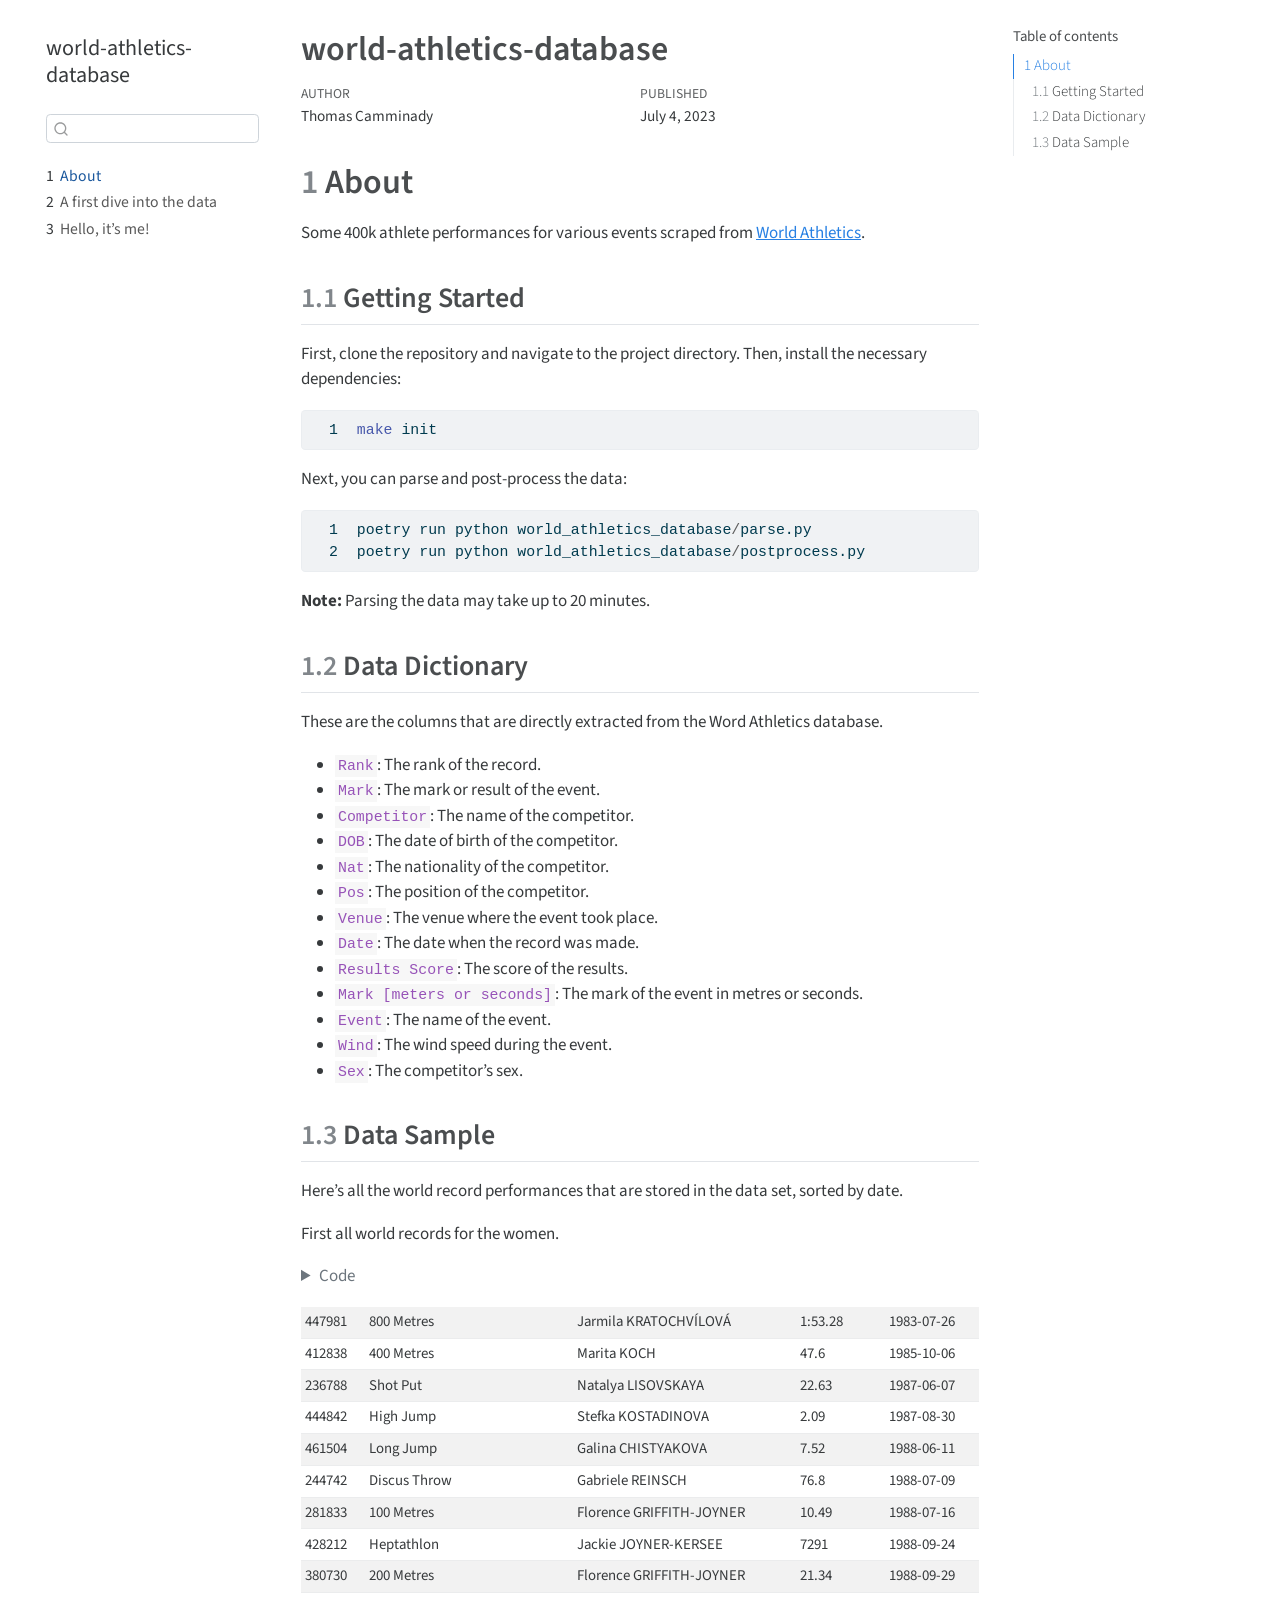
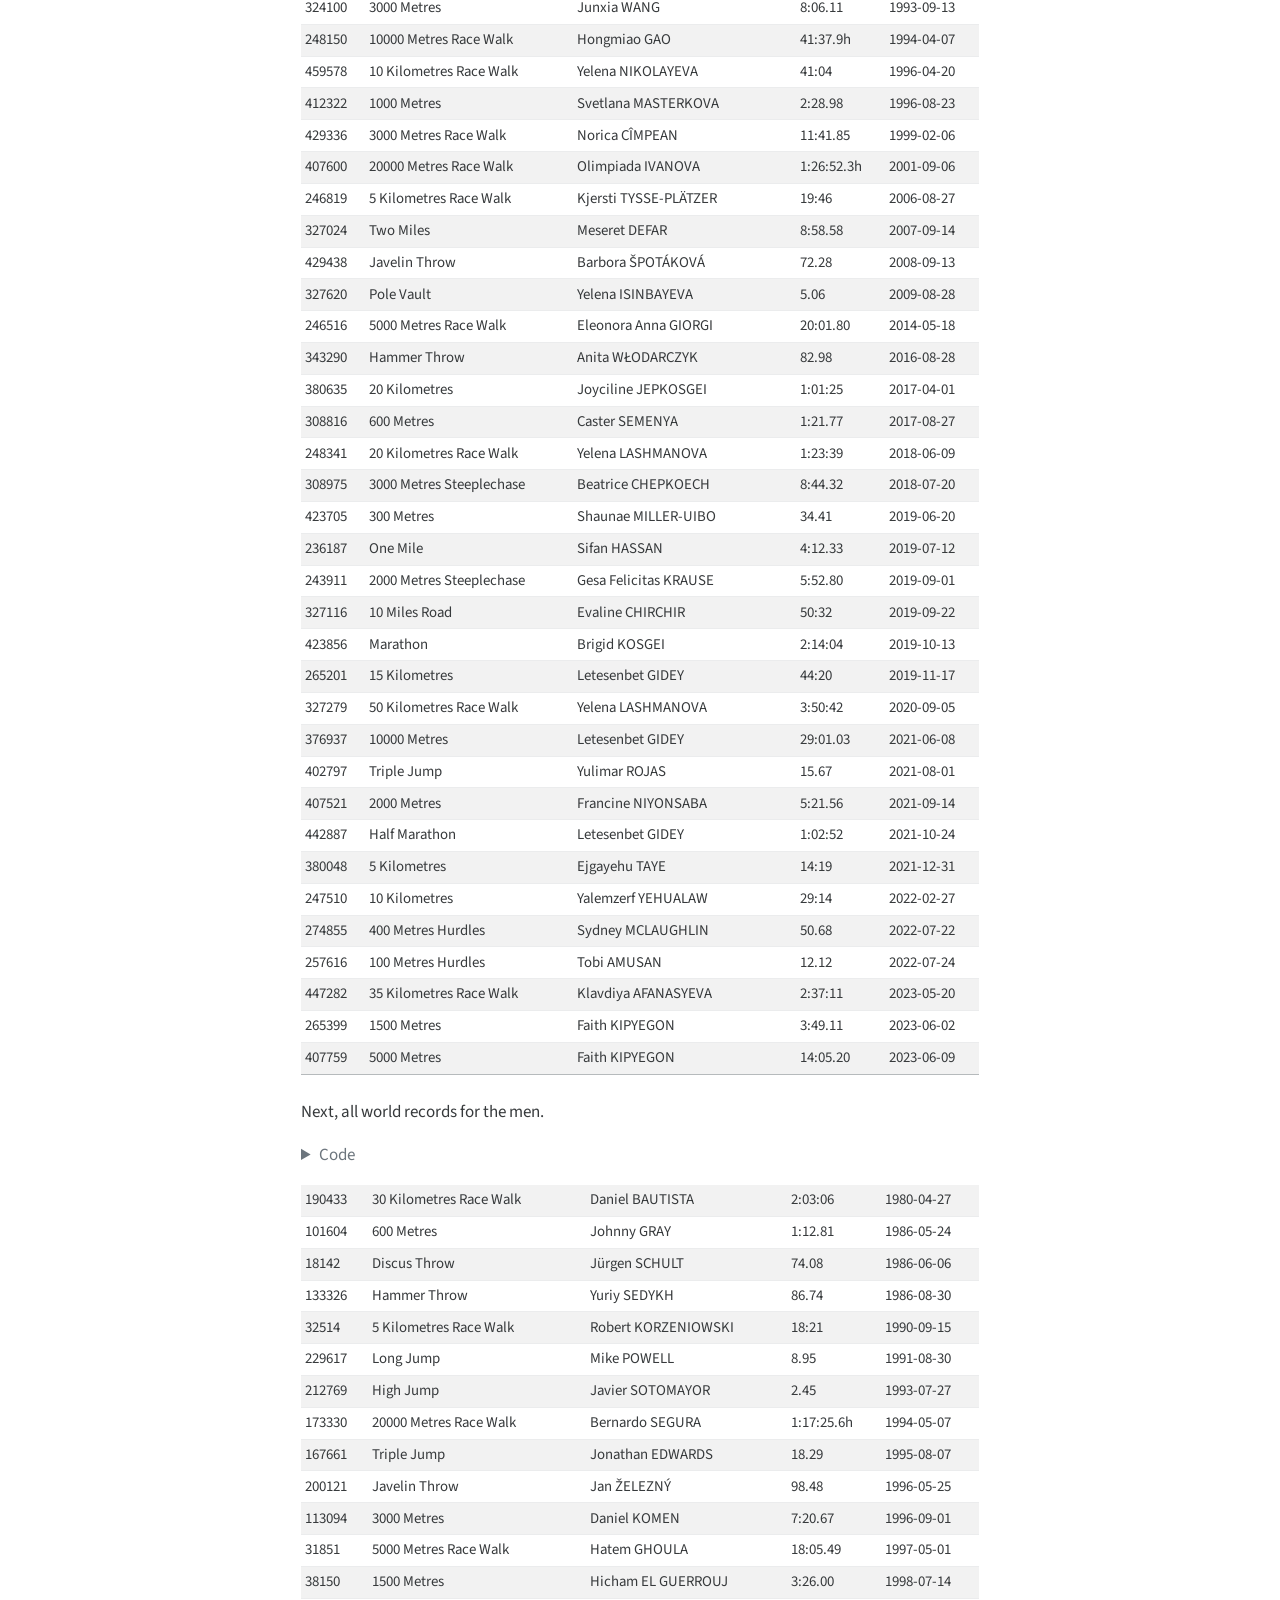
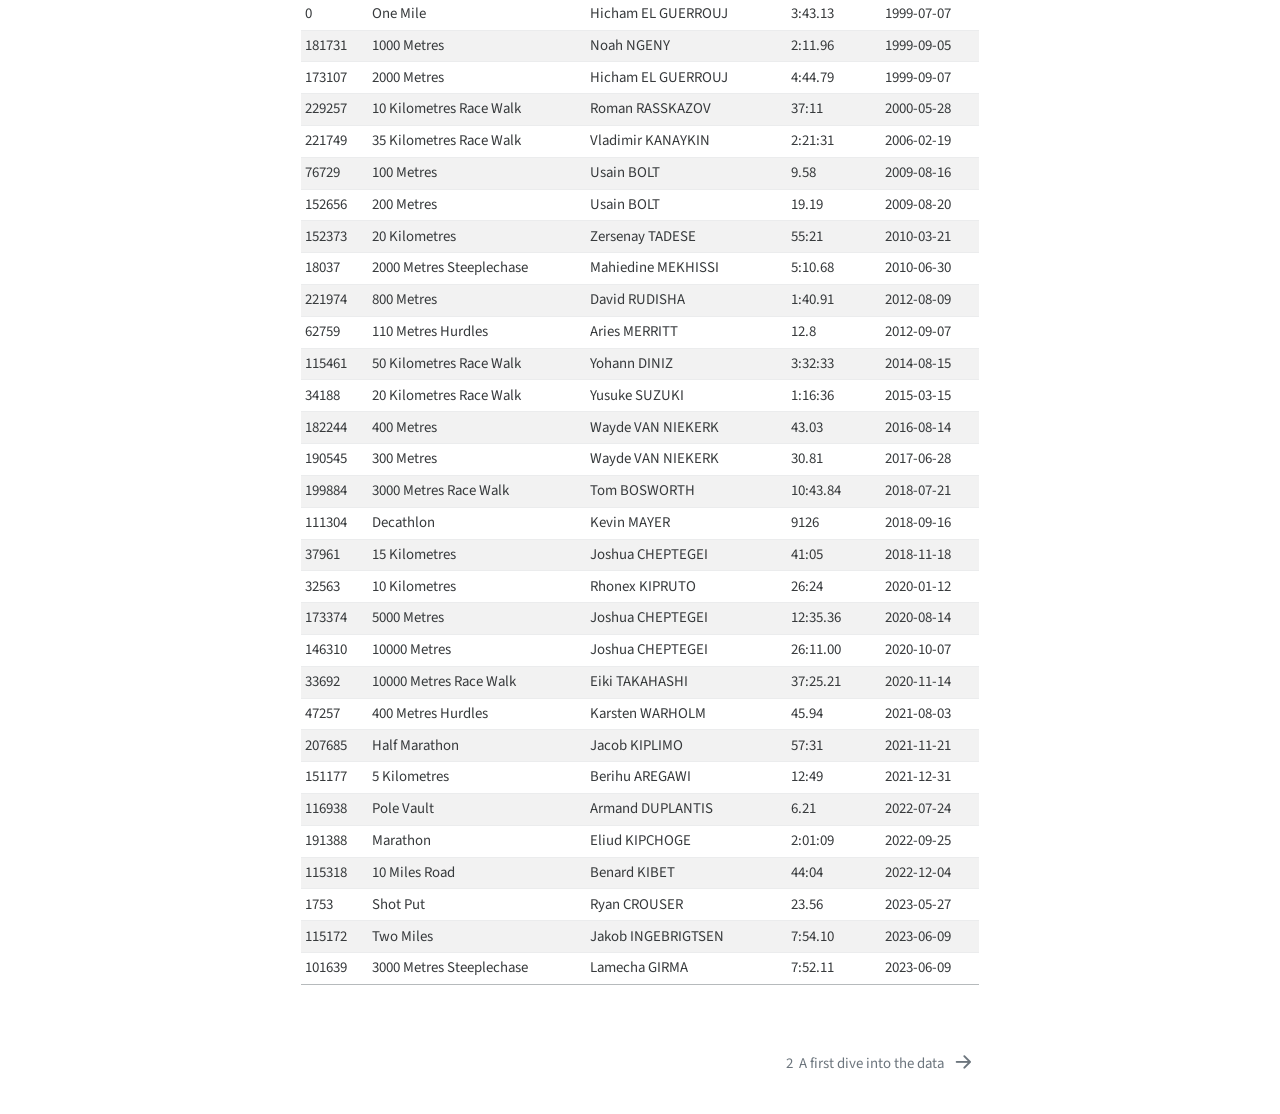
==== commit 586c1194: "Built site for gh-pages" ====
--- a/index.html
+++ b/index.html
@@ -143,6 +143,12 @@
   <div class="sidebar-item-container"> 
   <a href="./analytics.html" class="sidebar-item-text sidebar-link">
  <span class="menu-text"><span class="chapter-number">2</span>&nbsp; <span class="chapter-title">A first dive into the data</span></span></a>
+  </div>
+</li>
+        <li class="sidebar-item">
+  <div class="sidebar-item-container"> 
+  <a href="./about_me.html" class="sidebar-item-text sidebar-link">
+ <span class="menu-text"><span class="chapter-number">3</span>&nbsp; <span class="chapter-title">Hello, it’s me!</span></span></a>
   </div>
 </li>
     </ul>
@@ -248,7 +254,7 @@
 <span id="cb3-12"><a href="#cb3-12"></a>    )</span>
 <span id="cb3-13"><a href="#cb3-13"></a>)</span></code><button title="Copy to Clipboard" class="code-copy-button"><i class="bi"></i></button></pre></div>
 </details>
-<div class="cell-output cell-output-display" data-execution_count="7">
+<div class="cell-output cell-output-display" data-execution_count="11">
 <table class="table table-sm table-striped small">
 <tbody>
 <tr class="odd">
@@ -570,7 +576,7 @@
 <span id="cb4-8"><a href="#cb4-8"></a>    )</span>
 <span id="cb4-9"><a href="#cb4-9"></a>)</span></code><button title="Copy to Clipboard" class="code-copy-button"><i class="bi"></i></button></pre></div>
 </details>
-<div class="cell-output cell-output-display" data-execution_count="8">
+<div class="cell-output cell-output-display" data-execution_count="12">
 <table class="table table-sm table-striped small">
 <tbody>
 <tr class="odd">
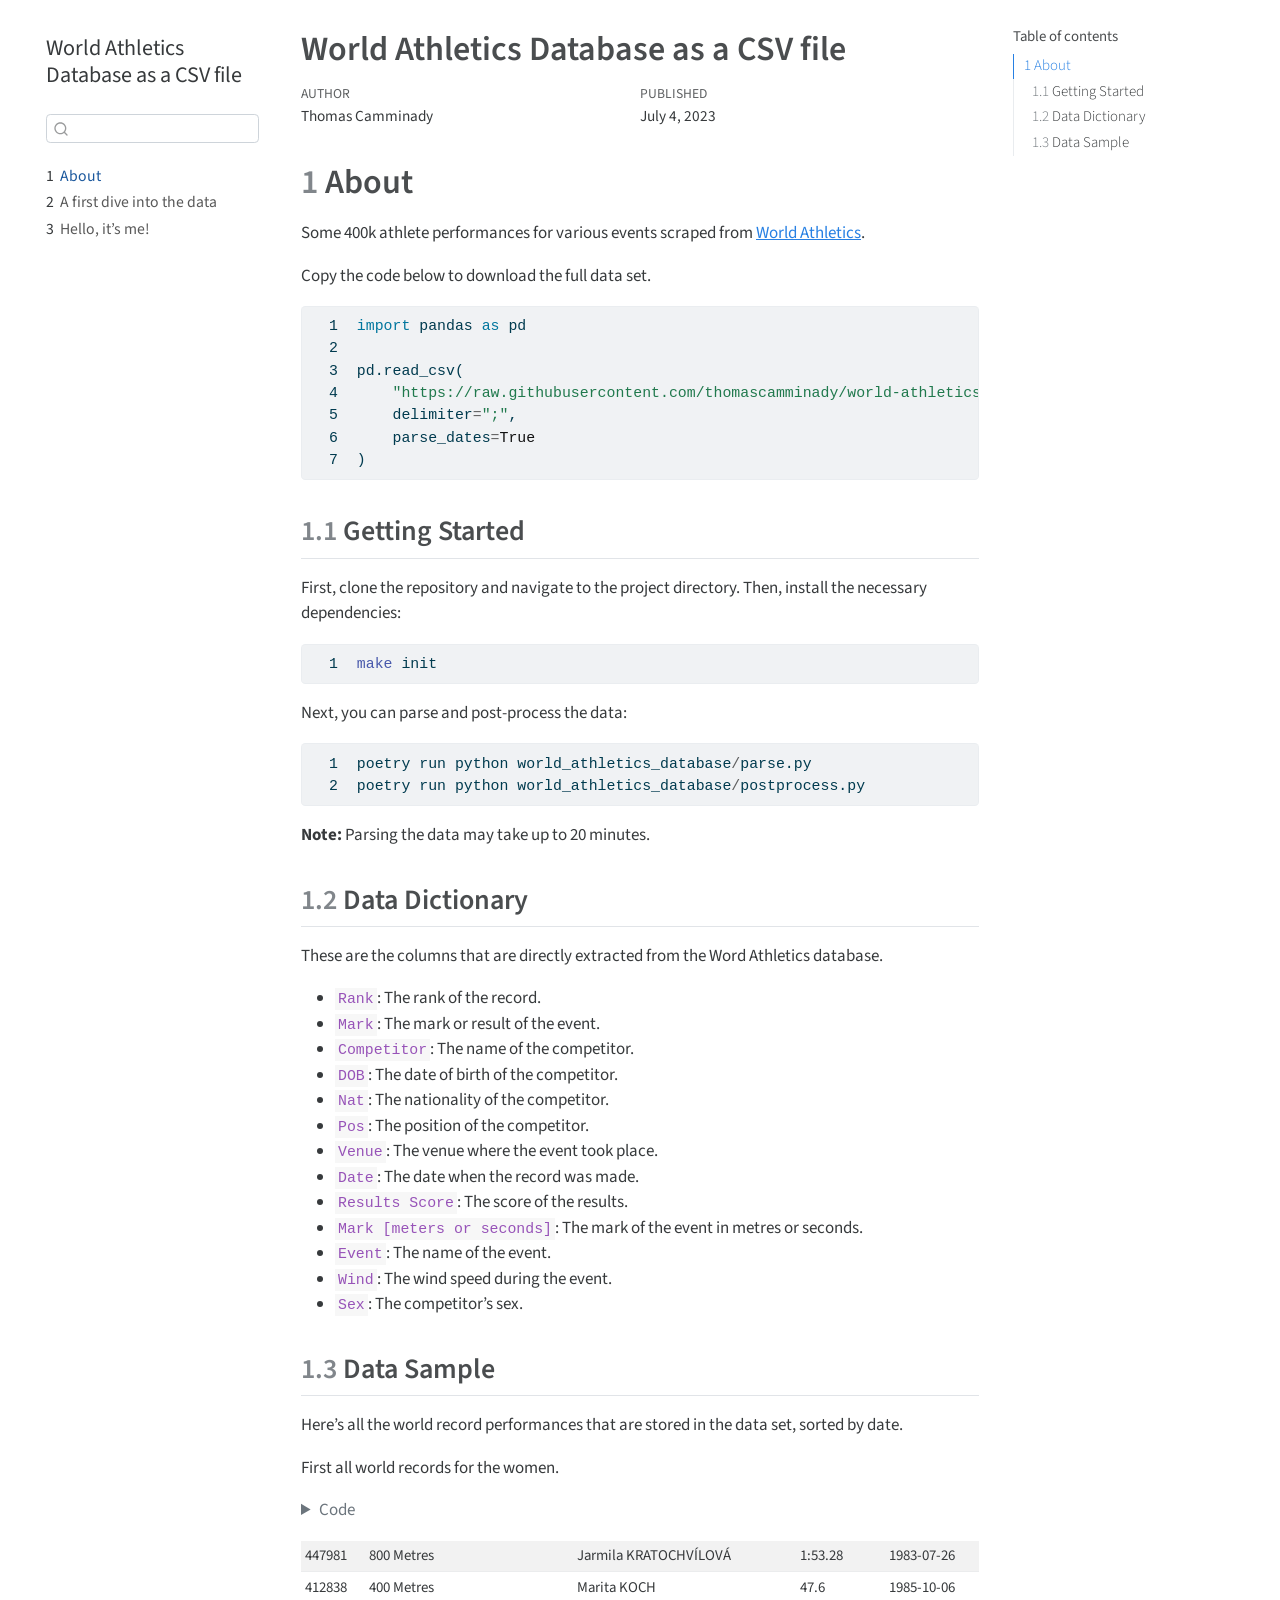
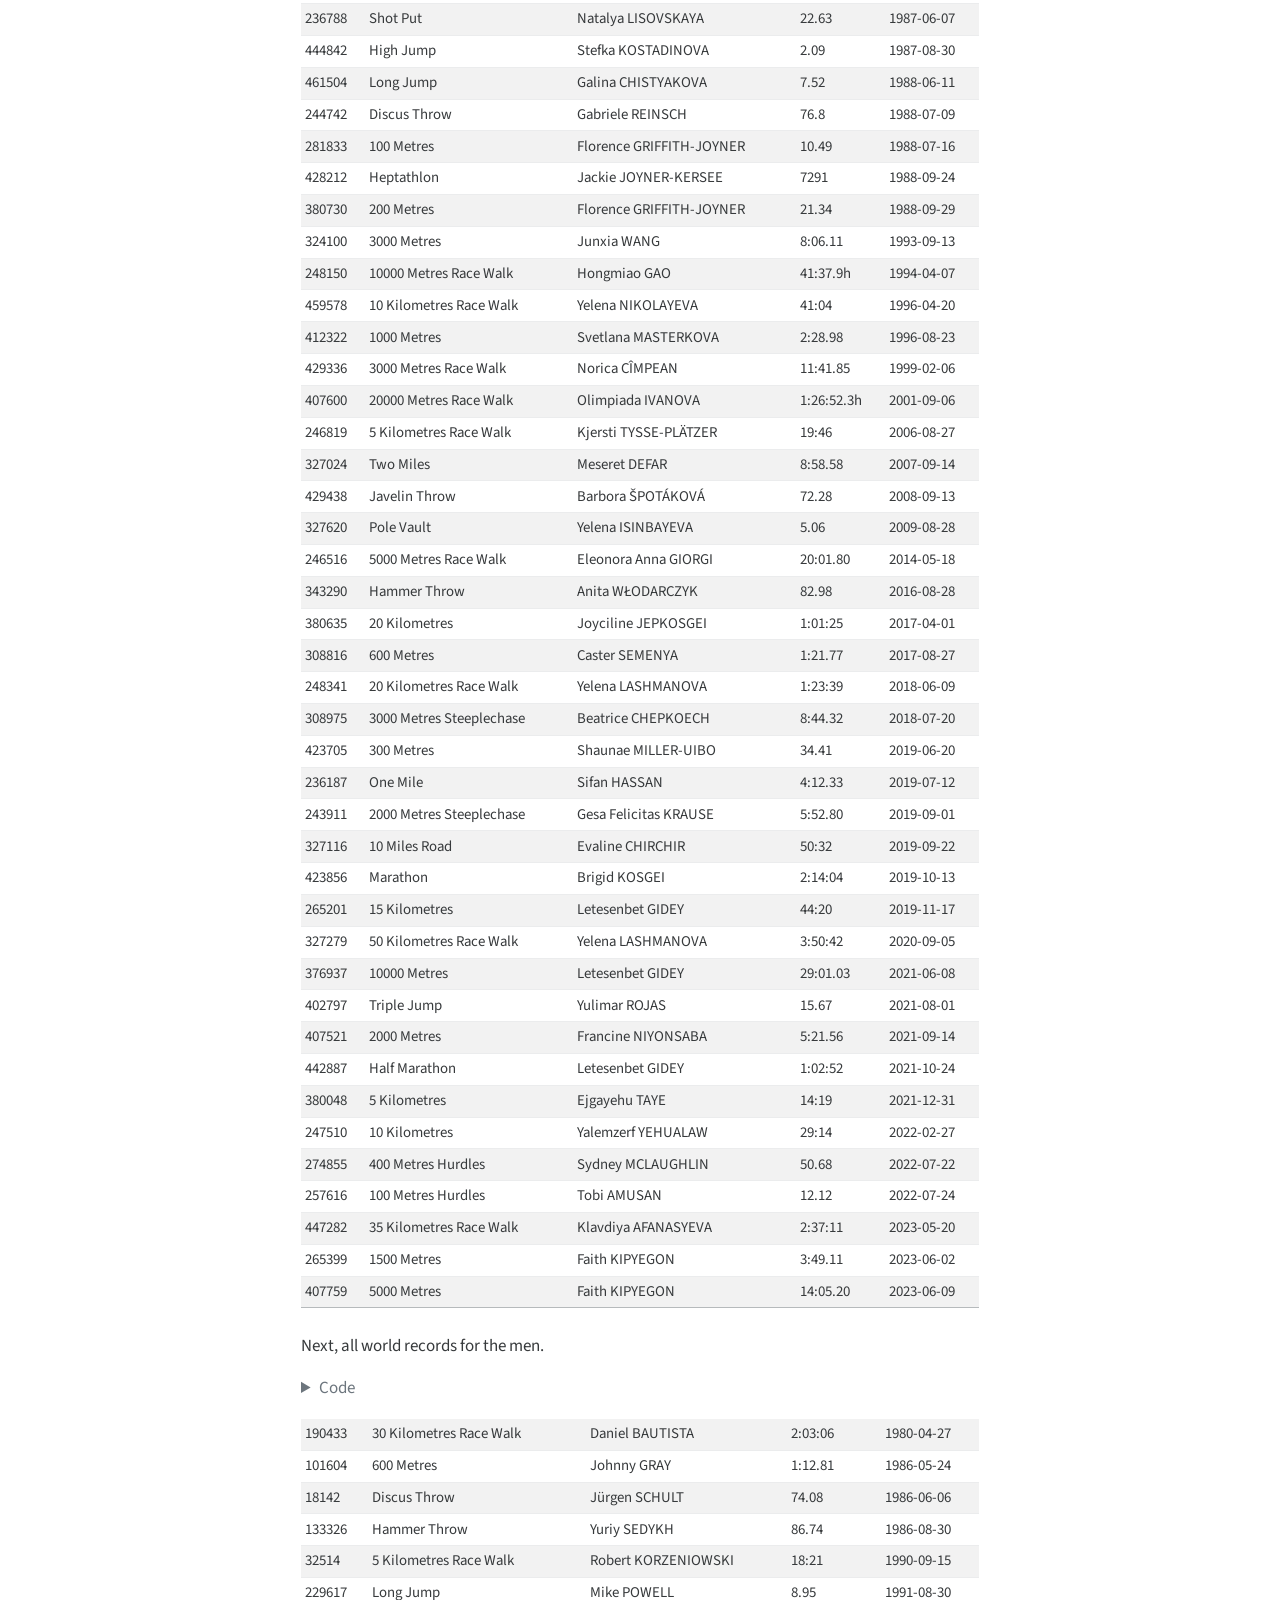
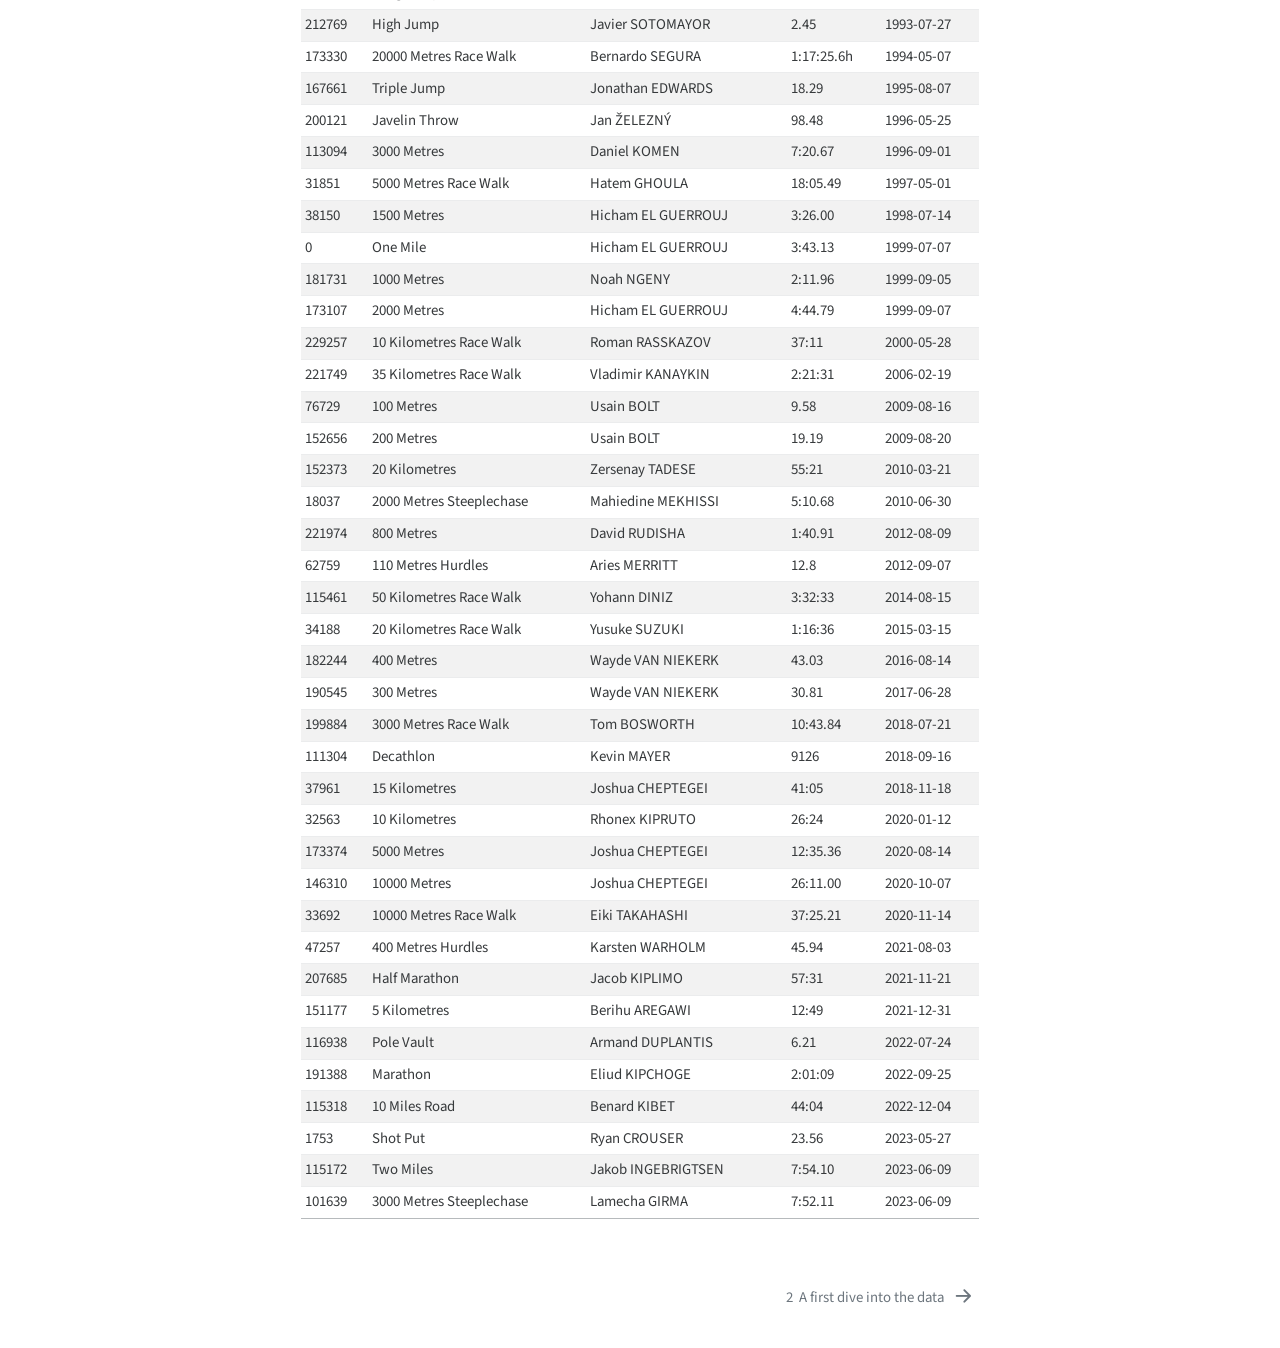
==== commit 7816a7a3: "Built site for gh-pages" ====
--- a/index.html
+++ b/index.html
@@ -9,7 +9,7 @@
 <meta name="author" content="Thomas Camminady">
 <meta name="dcterms.date" content="2023-07-04">
 
-<title>world-athletics-database</title>
+<title>World Athletics Database as a CSV file</title>
 <style>
 code{white-space: pre-wrap;}
 span.smallcaps{font-variant: small-caps;}
@@ -123,7 +123,7 @@
   <nav id="quarto-sidebar" class="sidebar collapse collapse-horizontal sidebar-navigation floating overflow-auto">
     <div class="pt-lg-2 mt-2 text-left sidebar-header">
     <div class="sidebar-title mb-0 py-0">
-      <a href="./">world-athletics-database</a> 
+      <a href="./">World Athletics Database as a CSV file</a> 
     </div>
       </div>
         <div class="mt-2 flex-shrink-0 align-items-center">
@@ -175,7 +175,7 @@
 
 <header id="title-block-header" class="quarto-title-block default">
 <div class="quarto-title">
-<h1 class="title">world-athletics-database</h1>
+<h1 class="title">World Athletics Database as a CSV file</h1>
 </div>
 
 
@@ -205,13 +205,21 @@
 <section id="about" class="level1" data-number="1">
 <h1 data-number="1"><span class="header-section-number">1</span> About</h1>
 <p>Some 400k athlete performances for various events scraped from <a href="https://worldathletics.org/records/all-time-toplists/sprints/100-metres/outdoor/women/senior">World Athletics</a>.</p>
+<p>Copy the code below to download the full data set.</p>
+<div class="sourceCode" id="cb1"><pre class="sourceCode numberSource python number-lines code-with-copy"><code class="sourceCode python"><span id="cb1-1"><a href="#cb1-1"></a><span class="im">import</span> pandas <span class="im">as</span> pd</span>
+<span id="cb1-2"><a href="#cb1-2"></a></span>
+<span id="cb1-3"><a href="#cb1-3"></a>pd.read_csv(</span>
+<span id="cb1-4"><a href="#cb1-4"></a>    <span class="st">"https://raw.githubusercontent.com/thomascamminady/world-athletics-database/main/data/data.csv"</span>,</span>
+<span id="cb1-5"><a href="#cb1-5"></a>    delimiter<span class="op">=</span><span class="st">";"</span>,</span>
+<span id="cb1-6"><a href="#cb1-6"></a>    parse_dates<span class="op">=</span><span class="va">True</span></span>
+<span id="cb1-7"><a href="#cb1-7"></a>)</span></code><button title="Copy to Clipboard" class="code-copy-button"><i class="bi"></i></button></pre></div>
 <section id="getting-started" class="level2" data-number="1.1">
 <h2 data-number="1.1" class="anchored" data-anchor-id="getting-started"><span class="header-section-number">1.1</span> Getting Started</h2>
 <p>First, clone the repository and navigate to the project directory. Then, install the necessary dependencies:</p>
-<div class="sourceCode" id="cb1"><pre class="sourceCode numberSource bash number-lines code-with-copy"><code class="sourceCode bash"><span id="cb1-1"><a href="#cb1-1"></a><span class="fu">make</span> init</span></code><button title="Copy to Clipboard" class="code-copy-button"><i class="bi"></i></button></pre></div>
+<div class="sourceCode" id="cb2"><pre class="sourceCode numberSource bash number-lines code-with-copy"><code class="sourceCode bash"><span id="cb2-1"><a href="#cb2-1"></a><span class="fu">make</span> init</span></code><button title="Copy to Clipboard" class="code-copy-button"><i class="bi"></i></button></pre></div>
 <p>Next, you can parse and post-process the data:</p>
-<div class="sourceCode" id="cb2"><pre class="sourceCode numberSource python number-lines code-with-copy"><code class="sourceCode python"><span id="cb2-1"><a href="#cb2-1"></a>poetry run python world_athletics_database<span class="op">/</span>parse.py</span>
-<span id="cb2-2"><a href="#cb2-2"></a>poetry run python world_athletics_database<span class="op">/</span>postprocess.py</span></code><button title="Copy to Clipboard" class="code-copy-button"><i class="bi"></i></button></pre></div>
+<div class="sourceCode" id="cb3"><pre class="sourceCode numberSource python number-lines code-with-copy"><code class="sourceCode python"><span id="cb3-1"><a href="#cb3-1"></a>poetry run python world_athletics_database<span class="op">/</span>parse.py</span>
+<span id="cb3-2"><a href="#cb3-2"></a>poetry run python world_athletics_database<span class="op">/</span>postprocess.py</span></code><button title="Copy to Clipboard" class="code-copy-button"><i class="bi"></i></button></pre></div>
 <p><strong>Note:</strong> Parsing the data may take up to 20 minutes.</p>
 </section>
 <section id="data-dictionary" class="level2" data-number="1.2">
@@ -240,21 +248,21 @@
 <div class="cell" data-execution_count="1">
 <details>
 <summary>Code</summary>
-<div class="sourceCode cell-code" id="cb3"><pre class="sourceCode numberSource python number-lines code-with-copy"><code class="sourceCode python"><span id="cb3-1"><a href="#cb3-1"></a><span class="im">import</span> pandas <span class="im">as</span> pd</span>
-<span id="cb3-2"><a href="#cb3-2"></a><span class="im">from</span> IPython.display <span class="im">import</span> Markdown</span>
-<span id="cb3-3"><a href="#cb3-3"></a><span class="im">from</span> tabulate <span class="im">import</span> tabulate</span>
-<span id="cb3-4"><a href="#cb3-4"></a></span>
-<span id="cb3-5"><a href="#cb3-5"></a>df <span class="op">=</span> pd.read_csv(<span class="st">"data/data.csv"</span>, delimiter<span class="op">=</span><span class="st">";"</span>, parse_dates<span class="op">=</span><span class="va">True</span>)</span>
-<span id="cb3-6"><a href="#cb3-6"></a></span>
-<span id="cb3-7"><a href="#cb3-7"></a>Markdown(</span>
-<span id="cb3-8"><a href="#cb3-8"></a>    tabulate(</span>
-<span id="cb3-9"><a href="#cb3-9"></a>        df.loc[(df[<span class="st">"Rank"</span>] <span class="op">==</span> <span class="dv">1</span>) <span class="op">&amp;</span> (df[<span class="st">"Sex"</span>] <span class="op">==</span> <span class="st">"female"</span>)][</span>
-<span id="cb3-10"><a href="#cb3-10"></a>            [<span class="st">"Event"</span>, <span class="st">"Competitor"</span>, <span class="st">"Mark"</span>, <span class="st">"Date"</span>]</span>
-<span id="cb3-11"><a href="#cb3-11"></a>        ].sort_values(<span class="st">"Date"</span>)</span>
-<span id="cb3-12"><a href="#cb3-12"></a>    )</span>
-<span id="cb3-13"><a href="#cb3-13"></a>)</span></code><button title="Copy to Clipboard" class="code-copy-button"><i class="bi"></i></button></pre></div>
+<div class="sourceCode cell-code" id="cb4"><pre class="sourceCode numberSource python number-lines code-with-copy"><code class="sourceCode python"><span id="cb4-1"><a href="#cb4-1"></a><span class="im">import</span> pandas <span class="im">as</span> pd</span>
+<span id="cb4-2"><a href="#cb4-2"></a><span class="im">from</span> IPython.display <span class="im">import</span> Markdown</span>
+<span id="cb4-3"><a href="#cb4-3"></a><span class="im">from</span> tabulate <span class="im">import</span> tabulate</span>
+<span id="cb4-4"><a href="#cb4-4"></a></span>
+<span id="cb4-5"><a href="#cb4-5"></a>df <span class="op">=</span> pd.read_csv(<span class="st">"data/data.csv"</span>, delimiter<span class="op">=</span><span class="st">";"</span>, parse_dates<span class="op">=</span><span class="va">True</span>)</span>
+<span id="cb4-6"><a href="#cb4-6"></a></span>
+<span id="cb4-7"><a href="#cb4-7"></a>Markdown(</span>
+<span id="cb4-8"><a href="#cb4-8"></a>    tabulate(</span>
+<span id="cb4-9"><a href="#cb4-9"></a>        df.loc[(df[<span class="st">"Rank"</span>] <span class="op">==</span> <span class="dv">1</span>) <span class="op">&amp;</span> (df[<span class="st">"Sex"</span>] <span class="op">==</span> <span class="st">"female"</span>)][</span>
+<span id="cb4-10"><a href="#cb4-10"></a>            [<span class="st">"Event"</span>, <span class="st">"Competitor"</span>, <span class="st">"Mark"</span>, <span class="st">"Date"</span>]</span>
+<span id="cb4-11"><a href="#cb4-11"></a>        ].sort_values(<span class="st">"Date"</span>)</span>
+<span id="cb4-12"><a href="#cb4-12"></a>    )</span>
+<span id="cb4-13"><a href="#cb4-13"></a>)</span></code><button title="Copy to Clipboard" class="code-copy-button"><i class="bi"></i></button></pre></div>
 </details>
-<div class="cell-output cell-output-display" data-execution_count="11">
+<div class="cell-output cell-output-display" data-execution_count="1">
 <table class="table table-sm table-striped small">
 <tbody>
 <tr class="odd">
@@ -566,17 +574,17 @@
 <div class="cell" data-execution_count="2">
 <details>
 <summary>Code</summary>
-<div class="sourceCode cell-code" id="cb4"><pre class="sourceCode numberSource python number-lines code-with-copy"><code class="sourceCode python"><span id="cb4-1"><a href="#cb4-1"></a>df <span class="op">=</span> pd.read_csv(<span class="st">"data/data.csv"</span>, delimiter<span class="op">=</span><span class="st">";"</span>, parse_dates<span class="op">=</span><span class="va">True</span>)</span>
-<span id="cb4-2"><a href="#cb4-2"></a></span>
-<span id="cb4-3"><a href="#cb4-3"></a>Markdown(</span>
-<span id="cb4-4"><a href="#cb4-4"></a>    tabulate(</span>
-<span id="cb4-5"><a href="#cb4-5"></a>        df.loc[(df[<span class="st">"Rank"</span>] <span class="op">==</span> <span class="dv">1</span>) <span class="op">&amp;</span> (df[<span class="st">"Sex"</span>] <span class="op">==</span> <span class="st">"male"</span>)][</span>
-<span id="cb4-6"><a href="#cb4-6"></a>            [<span class="st">"Event"</span>, <span class="st">"Competitor"</span>, <span class="st">"Mark"</span>, <span class="st">"Date"</span>]</span>
-<span id="cb4-7"><a href="#cb4-7"></a>        ].sort_values(<span class="st">"Date"</span>)</span>
-<span id="cb4-8"><a href="#cb4-8"></a>    )</span>
-<span id="cb4-9"><a href="#cb4-9"></a>)</span></code><button title="Copy to Clipboard" class="code-copy-button"><i class="bi"></i></button></pre></div>
+<div class="sourceCode cell-code" id="cb5"><pre class="sourceCode numberSource python number-lines code-with-copy"><code class="sourceCode python"><span id="cb5-1"><a href="#cb5-1"></a>df <span class="op">=</span> pd.read_csv(<span class="st">"data/data.csv"</span>, delimiter<span class="op">=</span><span class="st">";"</span>, parse_dates<span class="op">=</span><span class="va">True</span>)</span>
+<span id="cb5-2"><a href="#cb5-2"></a></span>
+<span id="cb5-3"><a href="#cb5-3"></a>Markdown(</span>
+<span id="cb5-4"><a href="#cb5-4"></a>    tabulate(</span>
+<span id="cb5-5"><a href="#cb5-5"></a>        df.loc[(df[<span class="st">"Rank"</span>] <span class="op">==</span> <span class="dv">1</span>) <span class="op">&amp;</span> (df[<span class="st">"Sex"</span>] <span class="op">==</span> <span class="st">"male"</span>)][</span>
+<span id="cb5-6"><a href="#cb5-6"></a>            [<span class="st">"Event"</span>, <span class="st">"Competitor"</span>, <span class="st">"Mark"</span>, <span class="st">"Date"</span>]</span>
+<span id="cb5-7"><a href="#cb5-7"></a>        ].sort_values(<span class="st">"Date"</span>)</span>
+<span id="cb5-8"><a href="#cb5-8"></a>    )</span>
+<span id="cb5-9"><a href="#cb5-9"></a>)</span></code><button title="Copy to Clipboard" class="code-copy-button"><i class="bi"></i></button></pre></div>
 </details>
-<div class="cell-output cell-output-display" data-execution_count="12">
+<div class="cell-output cell-output-display" data-execution_count="2">
 <table class="table table-sm table-striped small">
 <tbody>
 <tr class="odd">
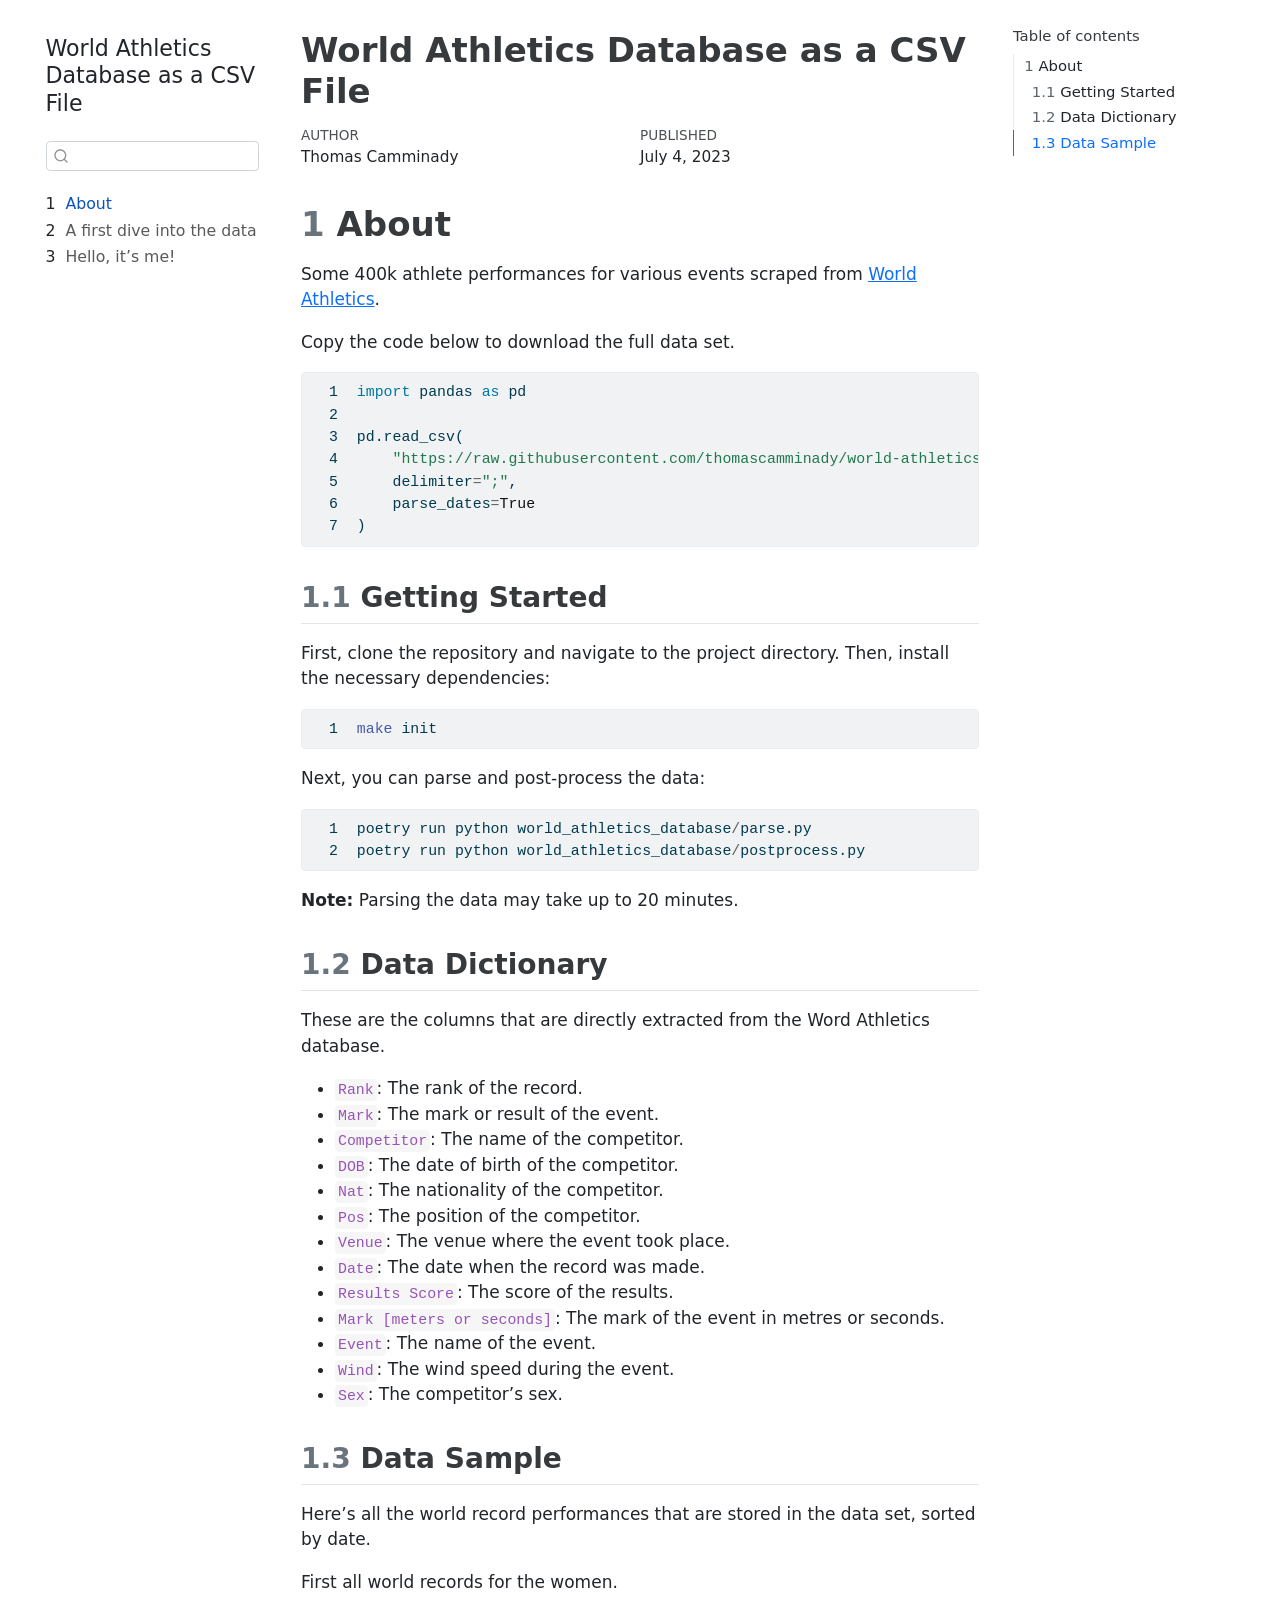
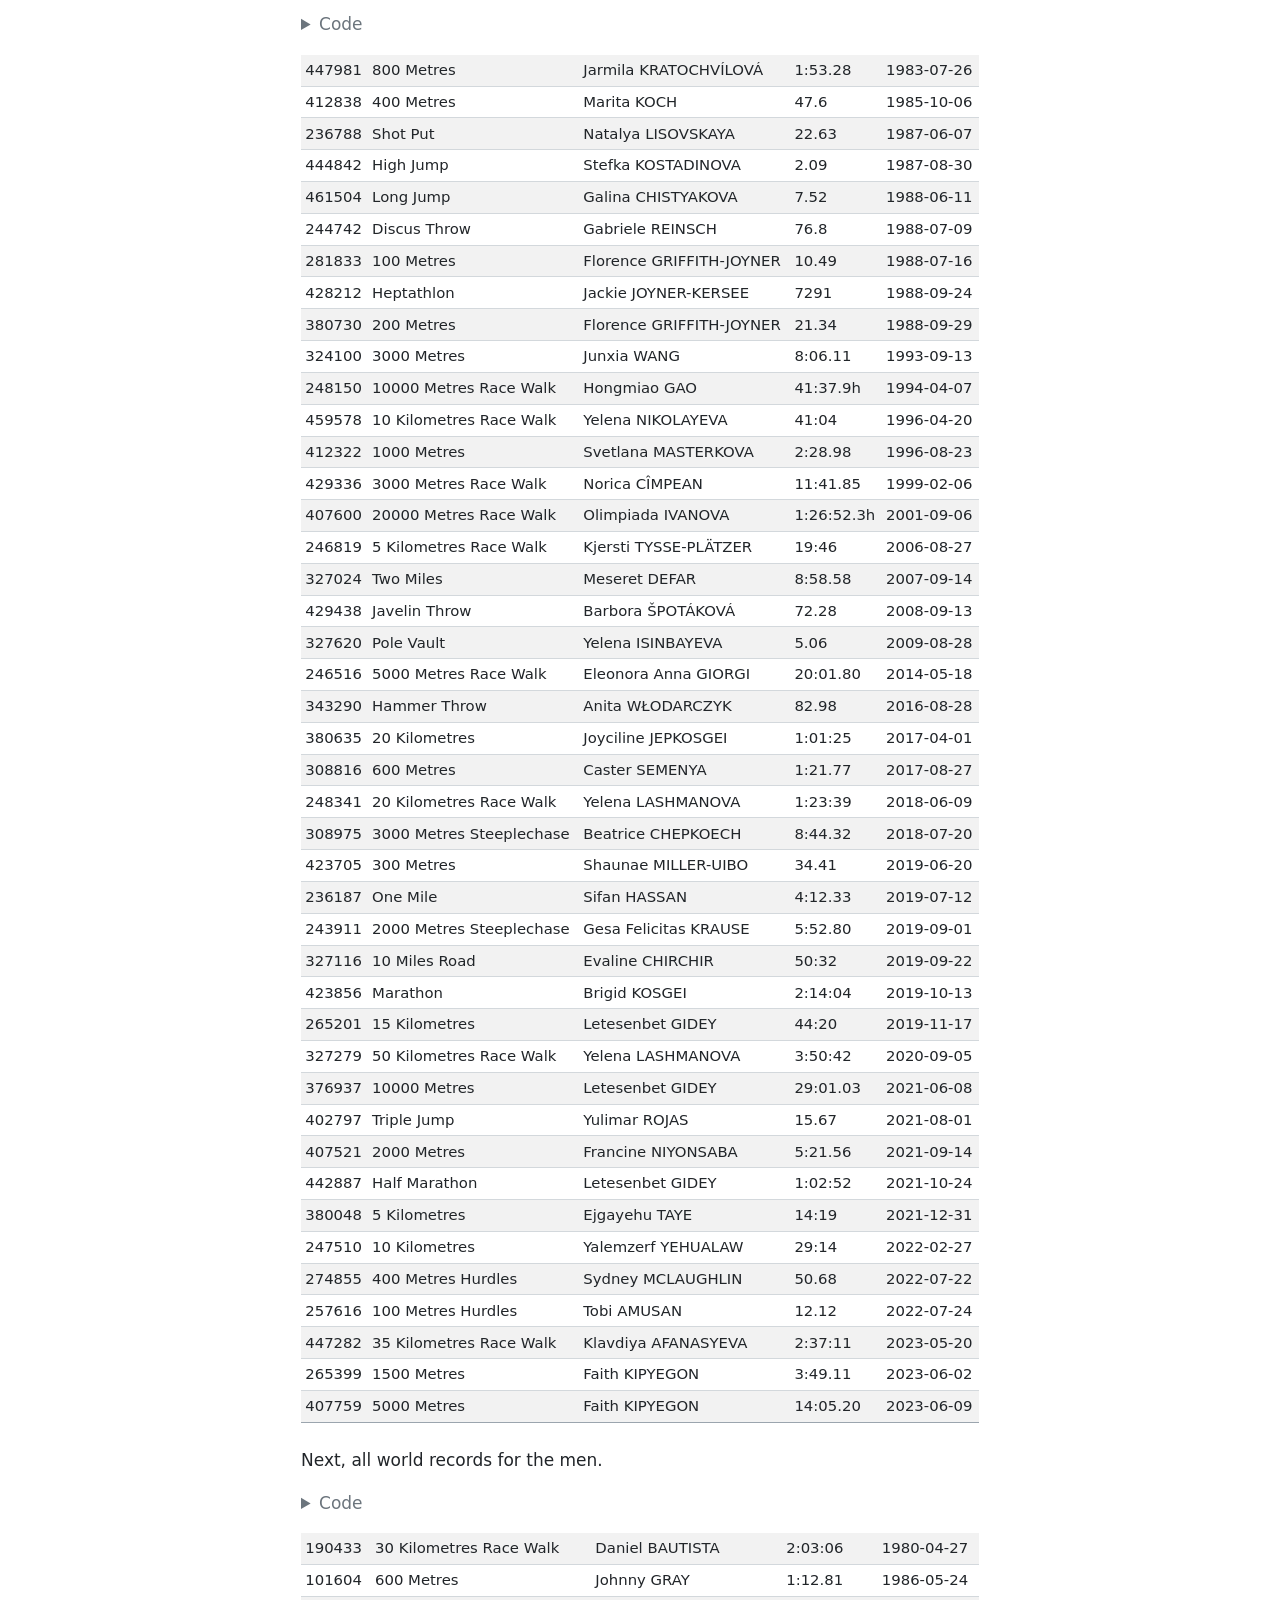
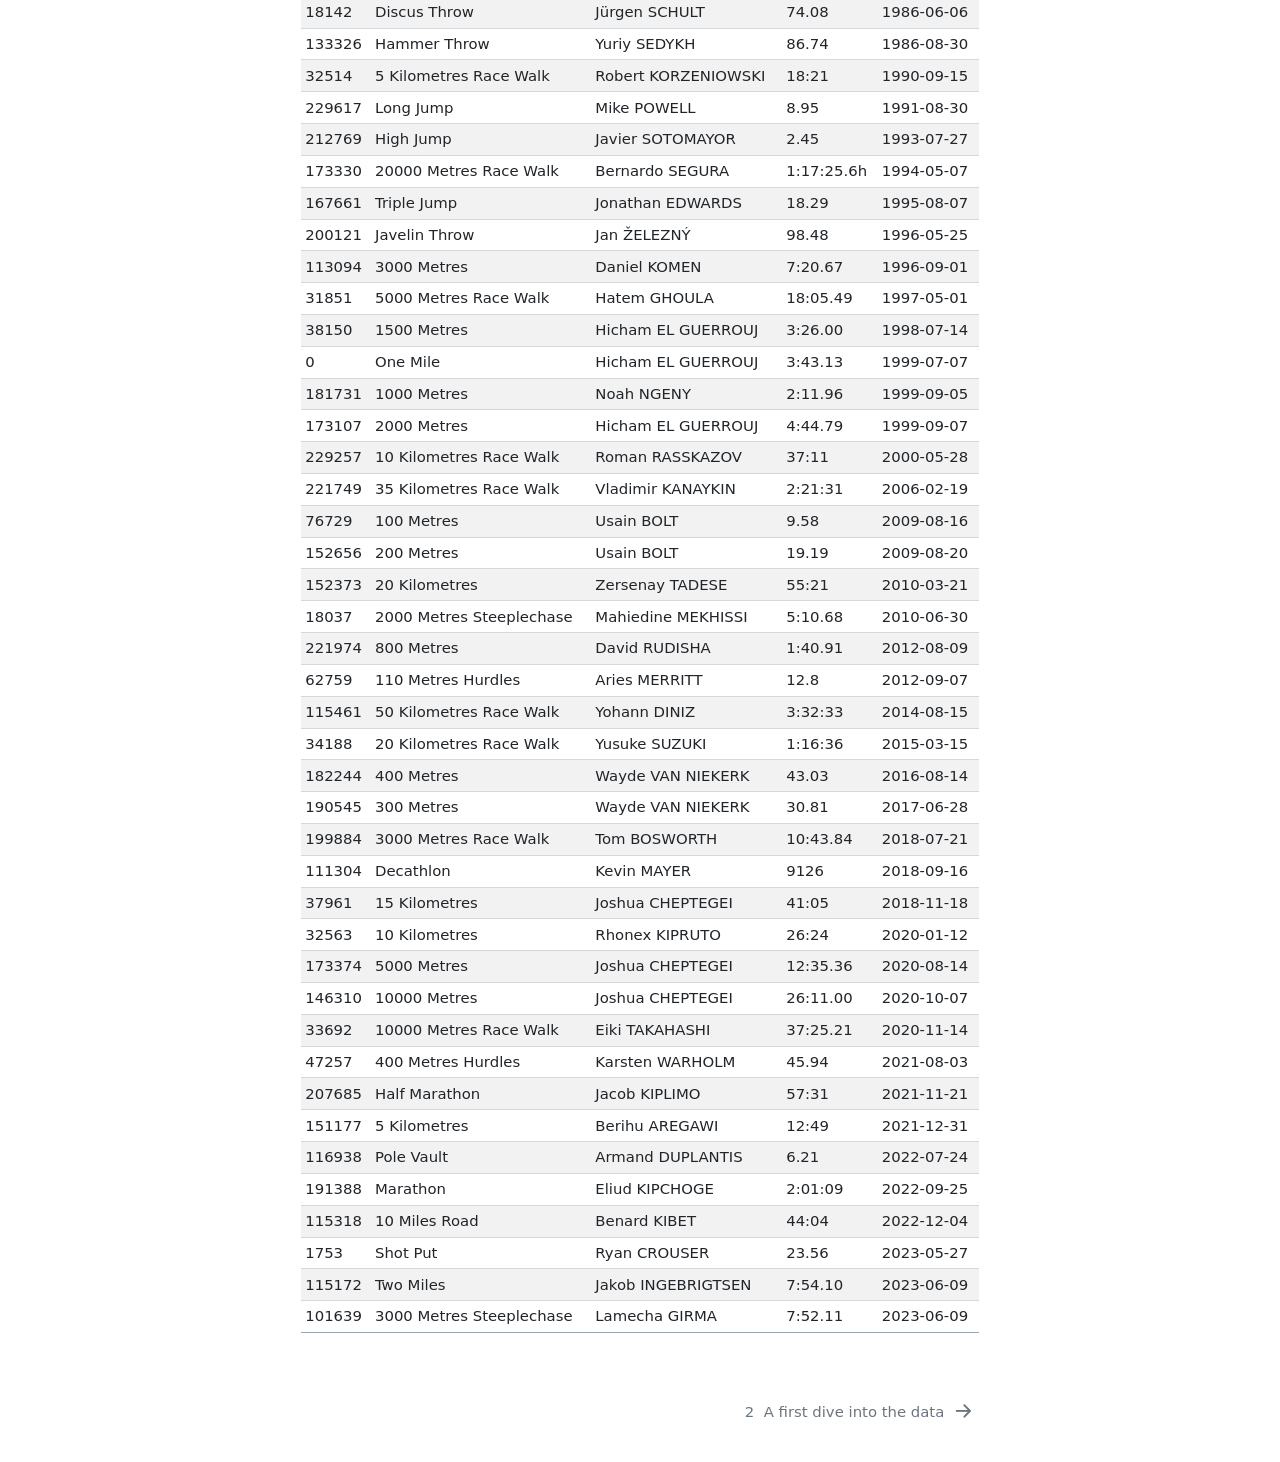
==== commit 0ced0389: "Built site for gh-pages" ====
--- a/index.html
+++ b/index.html
@@ -9,7 +9,7 @@
 <meta name="author" content="Thomas Camminady">
 <meta name="dcterms.date" content="2023-07-04">
 
-<title>World Athletics Database as a CSV file</title>
+<title>World Athletics Database as a CSV File</title>
 <style>
 code{white-space: pre-wrap;}
 span.smallcaps{font-variant: small-caps;}
@@ -97,6 +97,9 @@
 }</script>
 
 
+<meta name="twitter:title" content="World Athletics Database as a CSV File">
+<meta name="twitter:description" content="">
+<meta name="twitter:card" content="summary">
 </head>
 
 <body class="nav-sidebar floating">
@@ -123,7 +126,7 @@
   <nav id="quarto-sidebar" class="sidebar collapse collapse-horizontal sidebar-navigation floating overflow-auto">
     <div class="pt-lg-2 mt-2 text-left sidebar-header">
     <div class="sidebar-title mb-0 py-0">
-      <a href="./">World Athletics Database as a CSV file</a> 
+      <a href="./">World Athletics Database as a CSV File</a> 
     </div>
       </div>
         <div class="mt-2 flex-shrink-0 align-items-center">
@@ -175,7 +178,7 @@
 
 <header id="title-block-header" class="quarto-title-block default">
 <div class="quarto-title">
-<h1 class="title">World Athletics Database as a CSV file</h1>
+<h1 class="title">World Athletics Database as a CSV File</h1>
 </div>
 
 
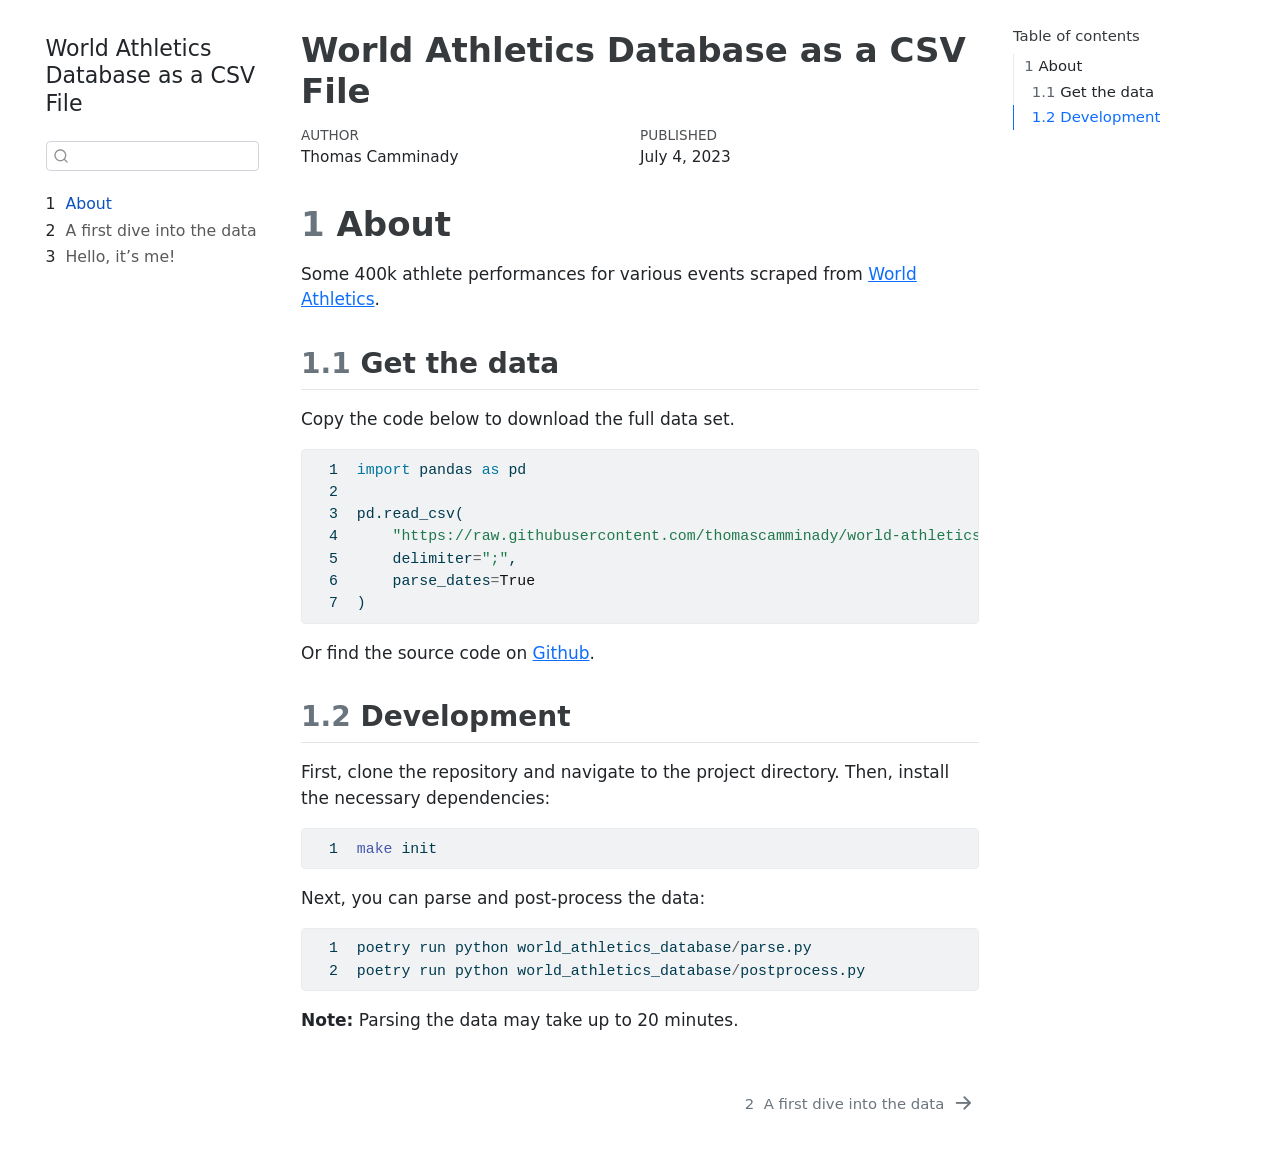
==== commit 11d96670: "Built site for gh-pages" ====
--- a/index.html
+++ b/index.html
@@ -166,9 +166,8 @@
   <ul>
   <li><a href="#about" id="toc-about" class="nav-link active" data-scroll-target="#about"><span class="header-section-number">1</span> About</a>
   <ul class="collapse">
-  <li><a href="#getting-started" id="toc-getting-started" class="nav-link" data-scroll-target="#getting-started"><span class="header-section-number">1.1</span> Getting Started</a></li>
-  <li><a href="#data-dictionary" id="toc-data-dictionary" class="nav-link" data-scroll-target="#data-dictionary"><span class="header-section-number">1.2</span> Data Dictionary</a></li>
-  <li><a href="#data-sample" id="toc-data-sample" class="nav-link" data-scroll-target="#data-sample"><span class="header-section-number">1.3</span> Data Sample</a></li>
+  <li><a href="#get-the-data" id="toc-get-the-data" class="nav-link" data-scroll-target="#get-the-data"><span class="header-section-number">1.1</span> Get the data</a></li>
+  <li><a href="#development" id="toc-development" class="nav-link" data-scroll-target="#development"><span class="header-section-number">1.2</span> Development</a></li>
   </ul></li>
   </ul>
 </nav>
@@ -208,6 +207,8 @@
 <section id="about" class="level1" data-number="1">
 <h1 data-number="1"><span class="header-section-number">1</span> About</h1>
 <p>Some 400k athlete performances for various events scraped from <a href="https://worldathletics.org/records/all-time-toplists/sprints/100-metres/outdoor/women/senior">World Athletics</a>.</p>
+<section id="get-the-data" class="level2" data-number="1.1">
+<h2 data-number="1.1" class="anchored" data-anchor-id="get-the-data"><span class="header-section-number">1.1</span> Get the data</h2>
 <p>Copy the code below to download the full data set.</p>
 <div class="sourceCode" id="cb1"><pre class="sourceCode numberSource python number-lines code-with-copy"><code class="sourceCode python"><span id="cb1-1"><a href="#cb1-1"></a><span class="im">import</span> pandas <span class="im">as</span> pd</span>
 <span id="cb1-2"><a href="#cb1-2"></a></span>
@@ -216,692 +217,16 @@
 <span id="cb1-5"><a href="#cb1-5"></a>    delimiter<span class="op">=</span><span class="st">";"</span>,</span>
 <span id="cb1-6"><a href="#cb1-6"></a>    parse_dates<span class="op">=</span><span class="va">True</span></span>
 <span id="cb1-7"><a href="#cb1-7"></a>)</span></code><button title="Copy to Clipboard" class="code-copy-button"><i class="bi"></i></button></pre></div>
-<section id="getting-started" class="level2" data-number="1.1">
-<h2 data-number="1.1" class="anchored" data-anchor-id="getting-started"><span class="header-section-number">1.1</span> Getting Started</h2>
+<p>Or find the source code on <a href="https://github.com/thomascamminady/world-athletics-database">Github</a>.</p>
+</section>
+<section id="development" class="level2" data-number="1.2">
+<h2 data-number="1.2" class="anchored" data-anchor-id="development"><span class="header-section-number">1.2</span> Development</h2>
 <p>First, clone the repository and navigate to the project directory. Then, install the necessary dependencies:</p>
 <div class="sourceCode" id="cb2"><pre class="sourceCode numberSource bash number-lines code-with-copy"><code class="sourceCode bash"><span id="cb2-1"><a href="#cb2-1"></a><span class="fu">make</span> init</span></code><button title="Copy to Clipboard" class="code-copy-button"><i class="bi"></i></button></pre></div>
 <p>Next, you can parse and post-process the data:</p>
 <div class="sourceCode" id="cb3"><pre class="sourceCode numberSource python number-lines code-with-copy"><code class="sourceCode python"><span id="cb3-1"><a href="#cb3-1"></a>poetry run python world_athletics_database<span class="op">/</span>parse.py</span>
 <span id="cb3-2"><a href="#cb3-2"></a>poetry run python world_athletics_database<span class="op">/</span>postprocess.py</span></code><button title="Copy to Clipboard" class="code-copy-button"><i class="bi"></i></button></pre></div>
 <p><strong>Note:</strong> Parsing the data may take up to 20 minutes.</p>
-</section>
-<section id="data-dictionary" class="level2" data-number="1.2">
-<h2 data-number="1.2" class="anchored" data-anchor-id="data-dictionary"><span class="header-section-number">1.2</span> Data Dictionary</h2>
-<p>These are the columns that are directly extracted from the Word Athletics database.</p>
-<ul>
-<li><code>Rank</code>: The rank of the record.</li>
-<li><code>Mark</code>: The mark or result of the event.</li>
-<li><code>Competitor</code>: The name of the competitor.</li>
-<li><code>DOB</code>: The date of birth of the competitor.</li>
-<li><code>Nat</code>: The nationality of the competitor.</li>
-<li><code>Pos</code>: The position of the competitor.</li>
-<li><code>Venue</code>: The venue where the event took place.</li>
-<li><code>Date</code>: The date when the record was made.</li>
-<li><code>Results Score</code>: The score of the results.</li>
-<li><code>Mark [meters or seconds]</code>: The mark of the event in metres or seconds.</li>
-<li><code>Event</code>: The name of the event.</li>
-<li><code>Wind</code>: The wind speed during the event.</li>
-<li><code>Sex</code>: The competitor’s sex.</li>
-</ul>
-</section>
-<section id="data-sample" class="level2" data-number="1.3">
-<h2 data-number="1.3" class="anchored" data-anchor-id="data-sample"><span class="header-section-number">1.3</span> Data Sample</h2>
-<p>Here’s all the world record performances that are stored in the data set, sorted by date.</p>
-<p>First all world records for the women.</p>
-<div class="cell" data-execution_count="1">
-<details>
-<summary>Code</summary>
-<div class="sourceCode cell-code" id="cb4"><pre class="sourceCode numberSource python number-lines code-with-copy"><code class="sourceCode python"><span id="cb4-1"><a href="#cb4-1"></a><span class="im">import</span> pandas <span class="im">as</span> pd</span>
-<span id="cb4-2"><a href="#cb4-2"></a><span class="im">from</span> IPython.display <span class="im">import</span> Markdown</span>
-<span id="cb4-3"><a href="#cb4-3"></a><span class="im">from</span> tabulate <span class="im">import</span> tabulate</span>
-<span id="cb4-4"><a href="#cb4-4"></a></span>
-<span id="cb4-5"><a href="#cb4-5"></a>df <span class="op">=</span> pd.read_csv(<span class="st">"data/data.csv"</span>, delimiter<span class="op">=</span><span class="st">";"</span>, parse_dates<span class="op">=</span><span class="va">True</span>)</span>
-<span id="cb4-6"><a href="#cb4-6"></a></span>
-<span id="cb4-7"><a href="#cb4-7"></a>Markdown(</span>
-<span id="cb4-8"><a href="#cb4-8"></a>    tabulate(</span>
-<span id="cb4-9"><a href="#cb4-9"></a>        df.loc[(df[<span class="st">"Rank"</span>] <span class="op">==</span> <span class="dv">1</span>) <span class="op">&amp;</span> (df[<span class="st">"Sex"</span>] <span class="op">==</span> <span class="st">"female"</span>)][</span>
-<span id="cb4-10"><a href="#cb4-10"></a>            [<span class="st">"Event"</span>, <span class="st">"Competitor"</span>, <span class="st">"Mark"</span>, <span class="st">"Date"</span>]</span>
-<span id="cb4-11"><a href="#cb4-11"></a>        ].sort_values(<span class="st">"Date"</span>)</span>
-<span id="cb4-12"><a href="#cb4-12"></a>    )</span>
-<span id="cb4-13"><a href="#cb4-13"></a>)</span></code><button title="Copy to Clipboard" class="code-copy-button"><i class="bi"></i></button></pre></div>
-</details>
-<div class="cell-output cell-output-display" data-execution_count="1">
-<table class="table table-sm table-striped small">
-<tbody>
-<tr class="odd">
-<td>447981</td>
-<td style="text-align: left;">800 Metres</td>
-<td style="text-align: left;">Jarmila KRATOCHVÍLOVÁ</td>
-<td style="text-align: left;">1:53.28</td>
-<td>1983-07-26</td>
-</tr>
-<tr class="even">
-<td>412838</td>
-<td style="text-align: left;">400 Metres</td>
-<td style="text-align: left;">Marita KOCH</td>
-<td style="text-align: left;">47.6</td>
-<td>1985-10-06</td>
-</tr>
-<tr class="odd">
-<td>236788</td>
-<td style="text-align: left;">Shot Put</td>
-<td style="text-align: left;">Natalya LISOVSKAYA</td>
-<td style="text-align: left;">22.63</td>
-<td>1987-06-07</td>
-</tr>
-<tr class="even">
-<td>444842</td>
-<td style="text-align: left;">High Jump</td>
-<td style="text-align: left;">Stefka KOSTADINOVA</td>
-<td style="text-align: left;">2.09</td>
-<td>1987-08-30</td>
-</tr>
-<tr class="odd">
-<td>461504</td>
-<td style="text-align: left;">Long Jump</td>
-<td style="text-align: left;">Galina CHISTYAKOVA</td>
-<td style="text-align: left;">7.52</td>
-<td>1988-06-11</td>
-</tr>
-<tr class="even">
-<td>244742</td>
-<td style="text-align: left;">Discus Throw</td>
-<td style="text-align: left;">Gabriele REINSCH</td>
-<td style="text-align: left;">76.8</td>
-<td>1988-07-09</td>
-</tr>
-<tr class="odd">
-<td>281833</td>
-<td style="text-align: left;">100 Metres</td>
-<td style="text-align: left;">Florence GRIFFITH-JOYNER</td>
-<td style="text-align: left;">10.49</td>
-<td>1988-07-16</td>
-</tr>
-<tr class="even">
-<td>428212</td>
-<td style="text-align: left;">Heptathlon</td>
-<td style="text-align: left;">Jackie JOYNER-KERSEE</td>
-<td style="text-align: left;">7291</td>
-<td>1988-09-24</td>
-</tr>
-<tr class="odd">
-<td>380730</td>
-<td style="text-align: left;">200 Metres</td>
-<td style="text-align: left;">Florence GRIFFITH-JOYNER</td>
-<td style="text-align: left;">21.34</td>
-<td>1988-09-29</td>
-</tr>
-<tr class="even">
-<td>324100</td>
-<td style="text-align: left;">3000 Metres</td>
-<td style="text-align: left;">Junxia WANG</td>
-<td style="text-align: left;">8:06.11</td>
-<td>1993-09-13</td>
-</tr>
-<tr class="odd">
-<td>248150</td>
-<td style="text-align: left;">10000 Metres Race Walk</td>
-<td style="text-align: left;">Hongmiao GAO</td>
-<td style="text-align: left;">41:37.9h</td>
-<td>1994-04-07</td>
-</tr>
-<tr class="even">
-<td>459578</td>
-<td style="text-align: left;">10 Kilometres Race Walk</td>
-<td style="text-align: left;">Yelena NIKOLAYEVA</td>
-<td style="text-align: left;">41:04</td>
-<td>1996-04-20</td>
-</tr>
-<tr class="odd">
-<td>412322</td>
-<td style="text-align: left;">1000 Metres</td>
-<td style="text-align: left;">Svetlana MASTERKOVA</td>
-<td style="text-align: left;">2:28.98</td>
-<td>1996-08-23</td>
-</tr>
-<tr class="even">
-<td>429336</td>
-<td style="text-align: left;">3000 Metres Race Walk</td>
-<td style="text-align: left;">Norica CÎMPEAN</td>
-<td style="text-align: left;">11:41.85</td>
-<td>1999-02-06</td>
-</tr>
-<tr class="odd">
-<td>407600</td>
-<td style="text-align: left;">20000 Metres Race Walk</td>
-<td style="text-align: left;">Olimpiada IVANOVA</td>
-<td style="text-align: left;">1:26:52.3h</td>
-<td>2001-09-06</td>
-</tr>
-<tr class="even">
-<td>246819</td>
-<td style="text-align: left;">5 Kilometres Race Walk</td>
-<td style="text-align: left;">Kjersti TYSSE-PLÄTZER</td>
-<td style="text-align: left;">19:46</td>
-<td>2006-08-27</td>
-</tr>
-<tr class="odd">
-<td>327024</td>
-<td style="text-align: left;">Two Miles</td>
-<td style="text-align: left;">Meseret DEFAR</td>
-<td style="text-align: left;">8:58.58</td>
-<td>2007-09-14</td>
-</tr>
-<tr class="even">
-<td>429438</td>
-<td style="text-align: left;">Javelin Throw</td>
-<td style="text-align: left;">Barbora ŠPOTÁKOVÁ</td>
-<td style="text-align: left;">72.28</td>
-<td>2008-09-13</td>
-</tr>
-<tr class="odd">
-<td>327620</td>
-<td style="text-align: left;">Pole Vault</td>
-<td style="text-align: left;">Yelena ISINBAYEVA</td>
-<td style="text-align: left;">5.06</td>
-<td>2009-08-28</td>
-</tr>
-<tr class="even">
-<td>246516</td>
-<td style="text-align: left;">5000 Metres Race Walk</td>
-<td style="text-align: left;">Eleonora Anna GIORGI</td>
-<td style="text-align: left;">20:01.80</td>
-<td>2014-05-18</td>
-</tr>
-<tr class="odd">
-<td>343290</td>
-<td style="text-align: left;">Hammer Throw</td>
-<td style="text-align: left;">Anita WŁODARCZYK</td>
-<td style="text-align: left;">82.98</td>
-<td>2016-08-28</td>
-</tr>
-<tr class="even">
-<td>380635</td>
-<td style="text-align: left;">20 Kilometres</td>
-<td style="text-align: left;">Joyciline JEPKOSGEI</td>
-<td style="text-align: left;">1:01:25</td>
-<td>2017-04-01</td>
-</tr>
-<tr class="odd">
-<td>308816</td>
-<td style="text-align: left;">600 Metres</td>
-<td style="text-align: left;">Caster SEMENYA</td>
-<td style="text-align: left;">1:21.77</td>
-<td>2017-08-27</td>
-</tr>
-<tr class="even">
-<td>248341</td>
-<td style="text-align: left;">20 Kilometres Race Walk</td>
-<td style="text-align: left;">Yelena LASHMANOVA</td>
-<td style="text-align: left;">1:23:39</td>
-<td>2018-06-09</td>
-</tr>
-<tr class="odd">
-<td>308975</td>
-<td style="text-align: left;">3000 Metres Steeplechase</td>
-<td style="text-align: left;">Beatrice CHEPKOECH</td>
-<td style="text-align: left;">8:44.32</td>
-<td>2018-07-20</td>
-</tr>
-<tr class="even">
-<td>423705</td>
-<td style="text-align: left;">300 Metres</td>
-<td style="text-align: left;">Shaunae MILLER-UIBO</td>
-<td style="text-align: left;">34.41</td>
-<td>2019-06-20</td>
-</tr>
-<tr class="odd">
-<td>236187</td>
-<td style="text-align: left;">One Mile</td>
-<td style="text-align: left;">Sifan HASSAN</td>
-<td style="text-align: left;">4:12.33</td>
-<td>2019-07-12</td>
-</tr>
-<tr class="even">
-<td>243911</td>
-<td style="text-align: left;">2000 Metres Steeplechase</td>
-<td style="text-align: left;">Gesa Felicitas KRAUSE</td>
-<td style="text-align: left;">5:52.80</td>
-<td>2019-09-01</td>
-</tr>
-<tr class="odd">
-<td>327116</td>
-<td style="text-align: left;">10 Miles Road</td>
-<td style="text-align: left;">Evaline CHIRCHIR</td>
-<td style="text-align: left;">50:32</td>
-<td>2019-09-22</td>
-</tr>
-<tr class="even">
-<td>423856</td>
-<td style="text-align: left;">Marathon</td>
-<td style="text-align: left;">Brigid KOSGEI</td>
-<td style="text-align: left;">2:14:04</td>
-<td>2019-10-13</td>
-</tr>
-<tr class="odd">
-<td>265201</td>
-<td style="text-align: left;">15 Kilometres</td>
-<td style="text-align: left;">Letesenbet GIDEY</td>
-<td style="text-align: left;">44:20</td>
-<td>2019-11-17</td>
-</tr>
-<tr class="even">
-<td>327279</td>
-<td style="text-align: left;">50 Kilometres Race Walk</td>
-<td style="text-align: left;">Yelena LASHMANOVA</td>
-<td style="text-align: left;">3:50:42</td>
-<td>2020-09-05</td>
-</tr>
-<tr class="odd">
-<td>376937</td>
-<td style="text-align: left;">10000 Metres</td>
-<td style="text-align: left;">Letesenbet GIDEY</td>
-<td style="text-align: left;">29:01.03</td>
-<td>2021-06-08</td>
-</tr>
-<tr class="even">
-<td>402797</td>
-<td style="text-align: left;">Triple Jump</td>
-<td style="text-align: left;">Yulimar ROJAS</td>
-<td style="text-align: left;">15.67</td>
-<td>2021-08-01</td>
-</tr>
-<tr class="odd">
-<td>407521</td>
-<td style="text-align: left;">2000 Metres</td>
-<td style="text-align: left;">Francine NIYONSABA</td>
-<td style="text-align: left;">5:21.56</td>
-<td>2021-09-14</td>
-</tr>
-<tr class="even">
-<td>442887</td>
-<td style="text-align: left;">Half Marathon</td>
-<td style="text-align: left;">Letesenbet GIDEY</td>
-<td style="text-align: left;">1:02:52</td>
-<td>2021-10-24</td>
-</tr>
-<tr class="odd">
-<td>380048</td>
-<td style="text-align: left;">5 Kilometres</td>
-<td style="text-align: left;">Ejgayehu TAYE</td>
-<td style="text-align: left;">14:19</td>
-<td>2021-12-31</td>
-</tr>
-<tr class="even">
-<td>247510</td>
-<td style="text-align: left;">10 Kilometres</td>
-<td style="text-align: left;">Yalemzerf YEHUALAW</td>
-<td style="text-align: left;">29:14</td>
-<td>2022-02-27</td>
-</tr>
-<tr class="odd">
-<td>274855</td>
-<td style="text-align: left;">400 Metres Hurdles</td>
-<td style="text-align: left;">Sydney MCLAUGHLIN</td>
-<td style="text-align: left;">50.68</td>
-<td>2022-07-22</td>
-</tr>
-<tr class="even">
-<td>257616</td>
-<td style="text-align: left;">100 Metres Hurdles</td>
-<td style="text-align: left;">Tobi AMUSAN</td>
-<td style="text-align: left;">12.12</td>
-<td>2022-07-24</td>
-</tr>
-<tr class="odd">
-<td>447282</td>
-<td style="text-align: left;">35 Kilometres Race Walk</td>
-<td style="text-align: left;">Klavdiya AFANASYEVA</td>
-<td style="text-align: left;">2:37:11</td>
-<td>2023-05-20</td>
-</tr>
-<tr class="even">
-<td>265399</td>
-<td style="text-align: left;">1500 Metres</td>
-<td style="text-align: left;">Faith KIPYEGON</td>
-<td style="text-align: left;">3:49.11</td>
-<td>2023-06-02</td>
-</tr>
-<tr class="odd">
-<td>407759</td>
-<td style="text-align: left;">5000 Metres</td>
-<td style="text-align: left;">Faith KIPYEGON</td>
-<td style="text-align: left;">14:05.20</td>
-<td>2023-06-09</td>
-</tr>
-</tbody>
-</table>
-</div>
-</div>
-<p>Next, all world records for the men.</p>
-<div class="cell" data-execution_count="2">
-<details>
-<summary>Code</summary>
-<div class="sourceCode cell-code" id="cb5"><pre class="sourceCode numberSource python number-lines code-with-copy"><code class="sourceCode python"><span id="cb5-1"><a href="#cb5-1"></a>df <span class="op">=</span> pd.read_csv(<span class="st">"data/data.csv"</span>, delimiter<span class="op">=</span><span class="st">";"</span>, parse_dates<span class="op">=</span><span class="va">True</span>)</span>
-<span id="cb5-2"><a href="#cb5-2"></a></span>
-<span id="cb5-3"><a href="#cb5-3"></a>Markdown(</span>
-<span id="cb5-4"><a href="#cb5-4"></a>    tabulate(</span>
-<span id="cb5-5"><a href="#cb5-5"></a>        df.loc[(df[<span class="st">"Rank"</span>] <span class="op">==</span> <span class="dv">1</span>) <span class="op">&amp;</span> (df[<span class="st">"Sex"</span>] <span class="op">==</span> <span class="st">"male"</span>)][</span>
-<span id="cb5-6"><a href="#cb5-6"></a>            [<span class="st">"Event"</span>, <span class="st">"Competitor"</span>, <span class="st">"Mark"</span>, <span class="st">"Date"</span>]</span>
-<span id="cb5-7"><a href="#cb5-7"></a>        ].sort_values(<span class="st">"Date"</span>)</span>
-<span id="cb5-8"><a href="#cb5-8"></a>    )</span>
-<span id="cb5-9"><a href="#cb5-9"></a>)</span></code><button title="Copy to Clipboard" class="code-copy-button"><i class="bi"></i></button></pre></div>
-</details>
-<div class="cell-output cell-output-display" data-execution_count="2">
-<table class="table table-sm table-striped small">
-<tbody>
-<tr class="odd">
-<td>190433</td>
-<td style="text-align: left;">30 Kilometres Race Walk</td>
-<td style="text-align: left;">Daniel BAUTISTA</td>
-<td style="text-align: left;">2:03:06</td>
-<td>1980-04-27</td>
-</tr>
-<tr class="even">
-<td>101604</td>
-<td style="text-align: left;">600 Metres</td>
-<td style="text-align: left;">Johnny GRAY</td>
-<td style="text-align: left;">1:12.81</td>
-<td>1986-05-24</td>
-</tr>
-<tr class="odd">
-<td>18142</td>
-<td style="text-align: left;">Discus Throw</td>
-<td style="text-align: left;">Jürgen SCHULT</td>
-<td style="text-align: left;">74.08</td>
-<td>1986-06-06</td>
-</tr>
-<tr class="even">
-<td>133326</td>
-<td style="text-align: left;">Hammer Throw</td>
-<td style="text-align: left;">Yuriy SEDYKH</td>
-<td style="text-align: left;">86.74</td>
-<td>1986-08-30</td>
-</tr>
-<tr class="odd">
-<td>32514</td>
-<td style="text-align: left;">5 Kilometres Race Walk</td>
-<td style="text-align: left;">Robert KORZENIOWSKI</td>
-<td style="text-align: left;">18:21</td>
-<td>1990-09-15</td>
-</tr>
-<tr class="even">
-<td>229617</td>
-<td style="text-align: left;">Long Jump</td>
-<td style="text-align: left;">Mike POWELL</td>
-<td style="text-align: left;">8.95</td>
-<td>1991-08-30</td>
-</tr>
-<tr class="odd">
-<td>212769</td>
-<td style="text-align: left;">High Jump</td>
-<td style="text-align: left;">Javier SOTOMAYOR</td>
-<td style="text-align: left;">2.45</td>
-<td>1993-07-27</td>
-</tr>
-<tr class="even">
-<td>173330</td>
-<td style="text-align: left;">20000 Metres Race Walk</td>
-<td style="text-align: left;">Bernardo SEGURA</td>
-<td style="text-align: left;">1:17:25.6h</td>
-<td>1994-05-07</td>
-</tr>
-<tr class="odd">
-<td>167661</td>
-<td style="text-align: left;">Triple Jump</td>
-<td style="text-align: left;">Jonathan EDWARDS</td>
-<td style="text-align: left;">18.29</td>
-<td>1995-08-07</td>
-</tr>
-<tr class="even">
-<td>200121</td>
-<td style="text-align: left;">Javelin Throw</td>
-<td style="text-align: left;">Jan ŽELEZNÝ</td>
-<td style="text-align: left;">98.48</td>
-<td>1996-05-25</td>
-</tr>
-<tr class="odd">
-<td>113094</td>
-<td style="text-align: left;">3000 Metres</td>
-<td style="text-align: left;">Daniel KOMEN</td>
-<td style="text-align: left;">7:20.67</td>
-<td>1996-09-01</td>
-</tr>
-<tr class="even">
-<td>31851</td>
-<td style="text-align: left;">5000 Metres Race Walk</td>
-<td style="text-align: left;">Hatem GHOULA</td>
-<td style="text-align: left;">18:05.49</td>
-<td>1997-05-01</td>
-</tr>
-<tr class="odd">
-<td>38150</td>
-<td style="text-align: left;">1500 Metres</td>
-<td style="text-align: left;">Hicham EL GUERROUJ</td>
-<td style="text-align: left;">3:26.00</td>
-<td>1998-07-14</td>
-</tr>
-<tr class="even">
-<td>0</td>
-<td style="text-align: left;">One Mile</td>
-<td style="text-align: left;">Hicham EL GUERROUJ</td>
-<td style="text-align: left;">3:43.13</td>
-<td>1999-07-07</td>
-</tr>
-<tr class="odd">
-<td>181731</td>
-<td style="text-align: left;">1000 Metres</td>
-<td style="text-align: left;">Noah NGENY</td>
-<td style="text-align: left;">2:11.96</td>
-<td>1999-09-05</td>
-</tr>
-<tr class="even">
-<td>173107</td>
-<td style="text-align: left;">2000 Metres</td>
-<td style="text-align: left;">Hicham EL GUERROUJ</td>
-<td style="text-align: left;">4:44.79</td>
-<td>1999-09-07</td>
-</tr>
-<tr class="odd">
-<td>229257</td>
-<td style="text-align: left;">10 Kilometres Race Walk</td>
-<td style="text-align: left;">Roman RASSKAZOV</td>
-<td style="text-align: left;">37:11</td>
-<td>2000-05-28</td>
-</tr>
-<tr class="even">
-<td>221749</td>
-<td style="text-align: left;">35 Kilometres Race Walk</td>
-<td style="text-align: left;">Vladimir KANAYKIN</td>
-<td style="text-align: left;">2:21:31</td>
-<td>2006-02-19</td>
-</tr>
-<tr class="odd">
-<td>76729</td>
-<td style="text-align: left;">100 Metres</td>
-<td style="text-align: left;">Usain BOLT</td>
-<td style="text-align: left;">9.58</td>
-<td>2009-08-16</td>
-</tr>
-<tr class="even">
-<td>152656</td>
-<td style="text-align: left;">200 Metres</td>
-<td style="text-align: left;">Usain BOLT</td>
-<td style="text-align: left;">19.19</td>
-<td>2009-08-20</td>
-</tr>
-<tr class="odd">
-<td>152373</td>
-<td style="text-align: left;">20 Kilometres</td>
-<td style="text-align: left;">Zersenay TADESE</td>
-<td style="text-align: left;">55:21</td>
-<td>2010-03-21</td>
-</tr>
-<tr class="even">
-<td>18037</td>
-<td style="text-align: left;">2000 Metres Steeplechase</td>
-<td style="text-align: left;">Mahiedine MEKHISSI</td>
-<td style="text-align: left;">5:10.68</td>
-<td>2010-06-30</td>
-</tr>
-<tr class="odd">
-<td>221974</td>
-<td style="text-align: left;">800 Metres</td>
-<td style="text-align: left;">David RUDISHA</td>
-<td style="text-align: left;">1:40.91</td>
-<td>2012-08-09</td>
-</tr>
-<tr class="even">
-<td>62759</td>
-<td style="text-align: left;">110 Metres Hurdles</td>
-<td style="text-align: left;">Aries MERRITT</td>
-<td style="text-align: left;">12.8</td>
-<td>2012-09-07</td>
-</tr>
-<tr class="odd">
-<td>115461</td>
-<td style="text-align: left;">50 Kilometres Race Walk</td>
-<td style="text-align: left;">Yohann DINIZ</td>
-<td style="text-align: left;">3:32:33</td>
-<td>2014-08-15</td>
-</tr>
-<tr class="even">
-<td>34188</td>
-<td style="text-align: left;">20 Kilometres Race Walk</td>
-<td style="text-align: left;">Yusuke SUZUKI</td>
-<td style="text-align: left;">1:16:36</td>
-<td>2015-03-15</td>
-</tr>
-<tr class="odd">
-<td>182244</td>
-<td style="text-align: left;">400 Metres</td>
-<td style="text-align: left;">Wayde VAN NIEKERK</td>
-<td style="text-align: left;">43.03</td>
-<td>2016-08-14</td>
-</tr>
-<tr class="even">
-<td>190545</td>
-<td style="text-align: left;">300 Metres</td>
-<td style="text-align: left;">Wayde VAN NIEKERK</td>
-<td style="text-align: left;">30.81</td>
-<td>2017-06-28</td>
-</tr>
-<tr class="odd">
-<td>199884</td>
-<td style="text-align: left;">3000 Metres Race Walk</td>
-<td style="text-align: left;">Tom BOSWORTH</td>
-<td style="text-align: left;">10:43.84</td>
-<td>2018-07-21</td>
-</tr>
-<tr class="even">
-<td>111304</td>
-<td style="text-align: left;">Decathlon</td>
-<td style="text-align: left;">Kevin MAYER</td>
-<td style="text-align: left;">9126</td>
-<td>2018-09-16</td>
-</tr>
-<tr class="odd">
-<td>37961</td>
-<td style="text-align: left;">15 Kilometres</td>
-<td style="text-align: left;">Joshua CHEPTEGEI</td>
-<td style="text-align: left;">41:05</td>
-<td>2018-11-18</td>
-</tr>
-<tr class="even">
-<td>32563</td>
-<td style="text-align: left;">10 Kilometres</td>
-<td style="text-align: left;">Rhonex KIPRUTO</td>
-<td style="text-align: left;">26:24</td>
-<td>2020-01-12</td>
-</tr>
-<tr class="odd">
-<td>173374</td>
-<td style="text-align: left;">5000 Metres</td>
-<td style="text-align: left;">Joshua CHEPTEGEI</td>
-<td style="text-align: left;">12:35.36</td>
-<td>2020-08-14</td>
-</tr>
-<tr class="even">
-<td>146310</td>
-<td style="text-align: left;">10000 Metres</td>
-<td style="text-align: left;">Joshua CHEPTEGEI</td>
-<td style="text-align: left;">26:11.00</td>
-<td>2020-10-07</td>
-</tr>
-<tr class="odd">
-<td>33692</td>
-<td style="text-align: left;">10000 Metres Race Walk</td>
-<td style="text-align: left;">Eiki TAKAHASHI</td>
-<td style="text-align: left;">37:25.21</td>
-<td>2020-11-14</td>
-</tr>
-<tr class="even">
-<td>47257</td>
-<td style="text-align: left;">400 Metres Hurdles</td>
-<td style="text-align: left;">Karsten WARHOLM</td>
-<td style="text-align: left;">45.94</td>
-<td>2021-08-03</td>
-</tr>
-<tr class="odd">
-<td>207685</td>
-<td style="text-align: left;">Half Marathon</td>
-<td style="text-align: left;">Jacob KIPLIMO</td>
-<td style="text-align: left;">57:31</td>
-<td>2021-11-21</td>
-</tr>
-<tr class="even">
-<td>151177</td>
-<td style="text-align: left;">5 Kilometres</td>
-<td style="text-align: left;">Berihu AREGAWI</td>
-<td style="text-align: left;">12:49</td>
-<td>2021-12-31</td>
-</tr>
-<tr class="odd">
-<td>116938</td>
-<td style="text-align: left;">Pole Vault</td>
-<td style="text-align: left;">Armand DUPLANTIS</td>
-<td style="text-align: left;">6.21</td>
-<td>2022-07-24</td>
-</tr>
-<tr class="even">
-<td>191388</td>
-<td style="text-align: left;">Marathon</td>
-<td style="text-align: left;">Eliud KIPCHOGE</td>
-<td style="text-align: left;">2:01:09</td>
-<td>2022-09-25</td>
-</tr>
-<tr class="odd">
-<td>115318</td>
-<td style="text-align: left;">10 Miles Road</td>
-<td style="text-align: left;">Benard KIBET</td>
-<td style="text-align: left;">44:04</td>
-<td>2022-12-04</td>
-</tr>
-<tr class="even">
-<td>1753</td>
-<td style="text-align: left;">Shot Put</td>
-<td style="text-align: left;">Ryan CROUSER</td>
-<td style="text-align: left;">23.56</td>
-<td>2023-05-27</td>
-</tr>
-<tr class="odd">
-<td>115172</td>
-<td style="text-align: left;">Two Miles</td>
-<td style="text-align: left;">Jakob INGEBRIGTSEN</td>
-<td style="text-align: left;">7:54.10</td>
-<td>2023-06-09</td>
-</tr>
-<tr class="even">
-<td>101639</td>
-<td style="text-align: left;">3000 Metres Steeplechase</td>
-<td style="text-align: left;">Lamecha GIRMA</td>
-<td style="text-align: left;">7:52.11</td>
-<td>2023-06-09</td>
-</tr>
-</tbody>
-</table>
-</div>
-</div>
 
 
 </section>
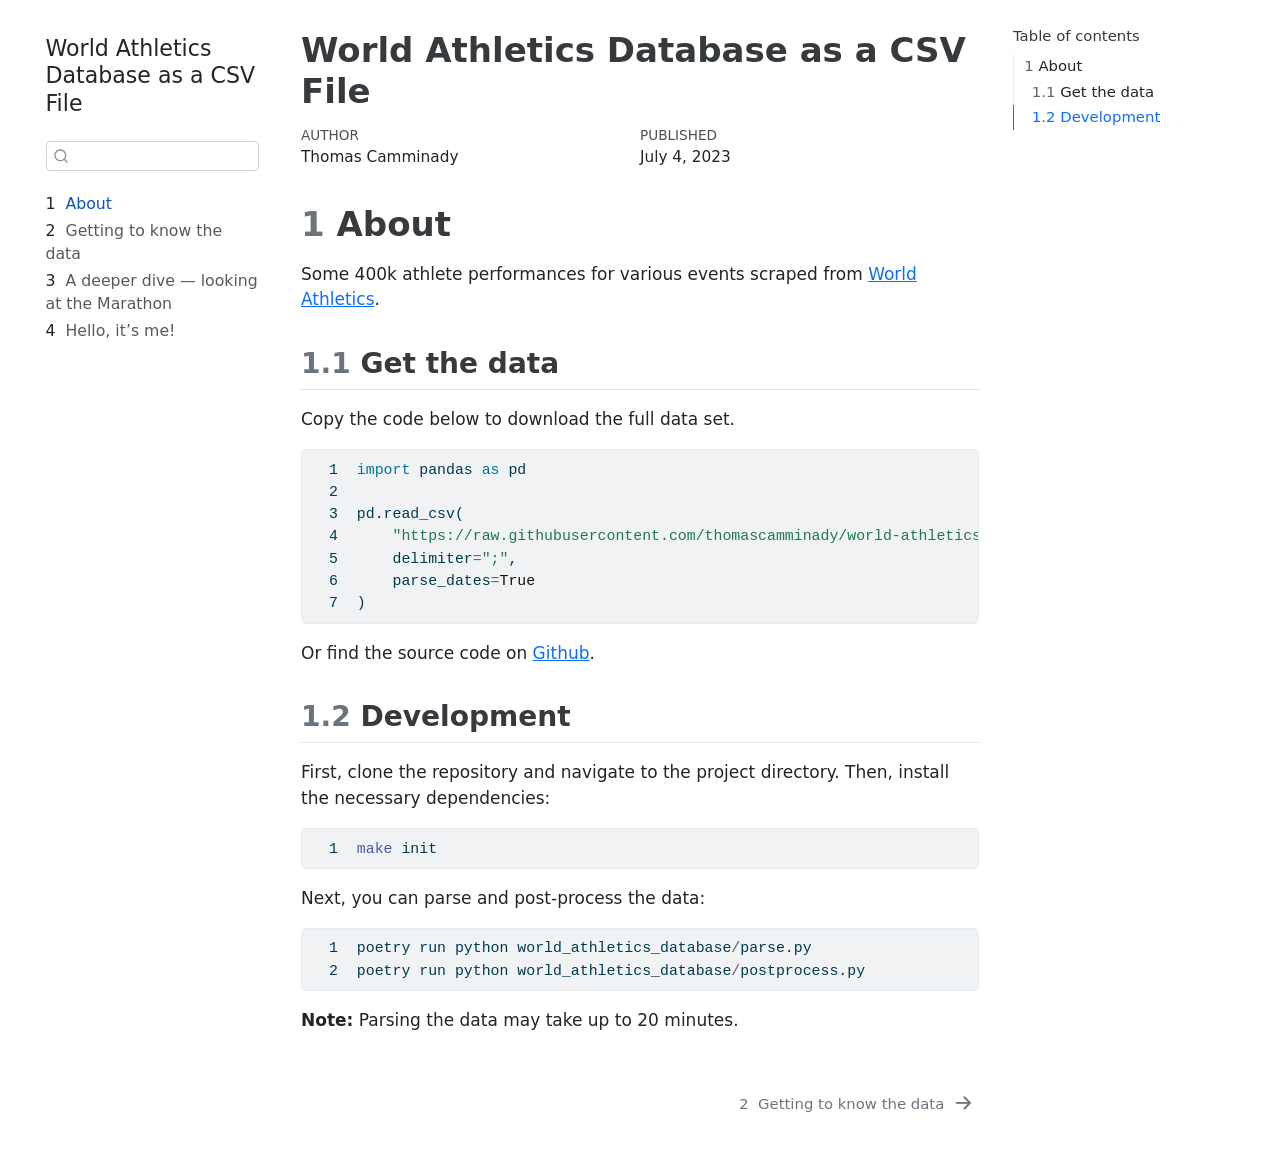
==== commit 430de965: "Built site for gh-pages" ====
--- a/index.html
+++ b/index.html
@@ -66,7 +66,7 @@
 <script src="site_libs/quarto-search/fuse.min.js"></script>
 <script src="site_libs/quarto-search/quarto-search.js"></script>
 <meta name="quarto:offset" content="./">
-<link href="./analytics.html" rel="next">
+<link href="./contents/stats.html" rel="next">
 <script src="site_libs/quarto-html/quarto.js"></script>
 <script src="site_libs/quarto-html/popper.min.js"></script>
 <script src="site_libs/quarto-html/tippy.umd.min.js"></script>
@@ -144,14 +144,20 @@
 </li>
         <li class="sidebar-item">
   <div class="sidebar-item-container"> 
-  <a href="./analytics.html" class="sidebar-item-text sidebar-link">
- <span class="menu-text"><span class="chapter-number">2</span>&nbsp; <span class="chapter-title">A first dive into the data</span></span></a>
+  <a href="./contents/stats.html" class="sidebar-item-text sidebar-link">
+ <span class="menu-text"><span class="chapter-number">2</span>&nbsp; <span class="chapter-title">Getting to know the data</span></span></a>
   </div>
 </li>
         <li class="sidebar-item">
   <div class="sidebar-item-container"> 
-  <a href="./about_me.html" class="sidebar-item-text sidebar-link">
- <span class="menu-text"><span class="chapter-number">3</span>&nbsp; <span class="chapter-title">Hello, it’s me!</span></span></a>
+  <a href="./contents/analytics.html" class="sidebar-item-text sidebar-link">
+ <span class="menu-text"><span class="chapter-number">3</span>&nbsp; <span class="chapter-title">A deeper dive — looking at the Marathon</span></span></a>
+  </div>
+</li>
+        <li class="sidebar-item">
+  <div class="sidebar-item-container"> 
+  <a href="./contents/about_me.html" class="sidebar-item-text sidebar-link">
+ <span class="menu-text"><span class="chapter-number">4</span>&nbsp; <span class="chapter-title">Hello, it’s me!</span></span></a>
   </div>
 </li>
     </ul>
@@ -470,8 +476,8 @@
   <div class="nav-page nav-page-previous">
   </div>
   <div class="nav-page nav-page-next">
-      <a href="./analytics.html" class="pagination-link">
-        <span class="nav-page-text"><span class="chapter-number">2</span>&nbsp; <span class="chapter-title">A first dive into the data</span></span> <i class="bi bi-arrow-right-short"></i>
+      <a href="./contents/stats.html" class="pagination-link">
+        <span class="nav-page-text"><span class="chapter-number">2</span>&nbsp; <span class="chapter-title">Getting to know the data</span></span> <i class="bi bi-arrow-right-short"></i>
       </a>
   </div>
 </nav>
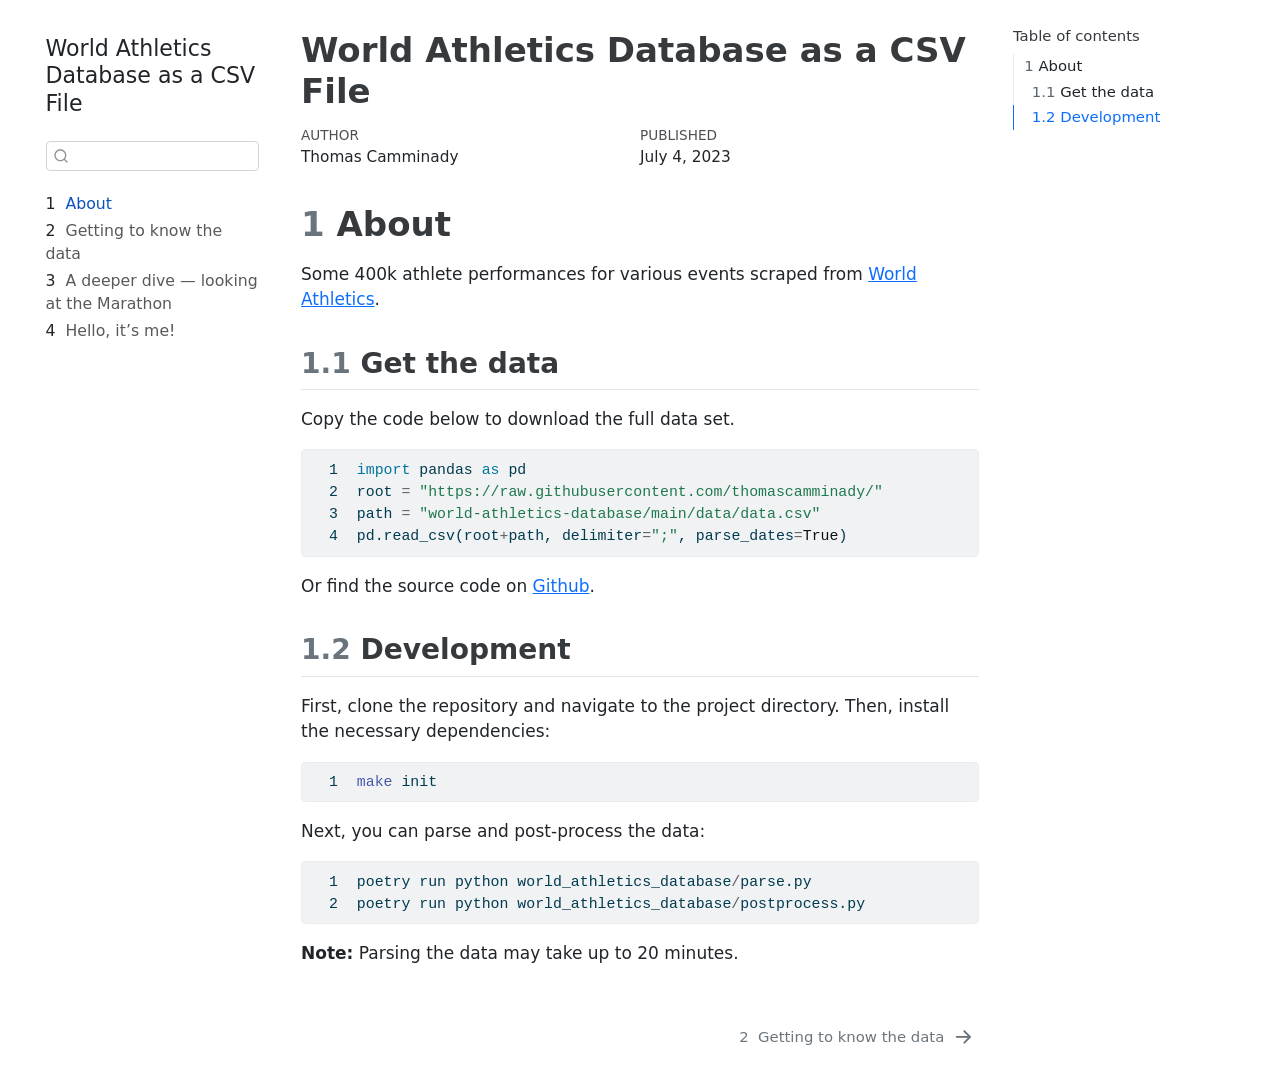
==== commit c38284eb: "Built site for gh-pages" ====
--- a/index.html
+++ b/index.html
@@ -217,12 +217,9 @@
 <h2 data-number="1.1" class="anchored" data-anchor-id="get-the-data"><span class="header-section-number">1.1</span> Get the data</h2>
 <p>Copy the code below to download the full data set.</p>
 <div class="sourceCode" id="cb1"><pre class="sourceCode numberSource python number-lines code-with-copy"><code class="sourceCode python"><span id="cb1-1"><a href="#cb1-1"></a><span class="im">import</span> pandas <span class="im">as</span> pd</span>
-<span id="cb1-2"><a href="#cb1-2"></a></span>
-<span id="cb1-3"><a href="#cb1-3"></a>pd.read_csv(</span>
-<span id="cb1-4"><a href="#cb1-4"></a>    <span class="st">"https://raw.githubusercontent.com/thomascamminady/world-athletics-database/main/data/data.csv"</span>,</span>
-<span id="cb1-5"><a href="#cb1-5"></a>    delimiter<span class="op">=</span><span class="st">";"</span>,</span>
-<span id="cb1-6"><a href="#cb1-6"></a>    parse_dates<span class="op">=</span><span class="va">True</span></span>
-<span id="cb1-7"><a href="#cb1-7"></a>)</span></code><button title="Copy to Clipboard" class="code-copy-button"><i class="bi"></i></button></pre></div>
+<span id="cb1-2"><a href="#cb1-2"></a>root <span class="op">=</span> <span class="st">"https://raw.githubusercontent.com/thomascamminady/"</span></span>
+<span id="cb1-3"><a href="#cb1-3"></a>path <span class="op">=</span> <span class="st">"world-athletics-database/main/data/data.csv"</span></span>
+<span id="cb1-4"><a href="#cb1-4"></a>pd.read_csv(root<span class="op">+</span>path, delimiter<span class="op">=</span><span class="st">";"</span>, parse_dates<span class="op">=</span><span class="va">True</span>)</span></code><button title="Copy to Clipboard" class="code-copy-button"><i class="bi"></i></button></pre></div>
 <p>Or find the source code on <a href="https://github.com/thomascamminady/world-athletics-database">Github</a>.</p>
 </section>
 <section id="development" class="level2" data-number="1.2">
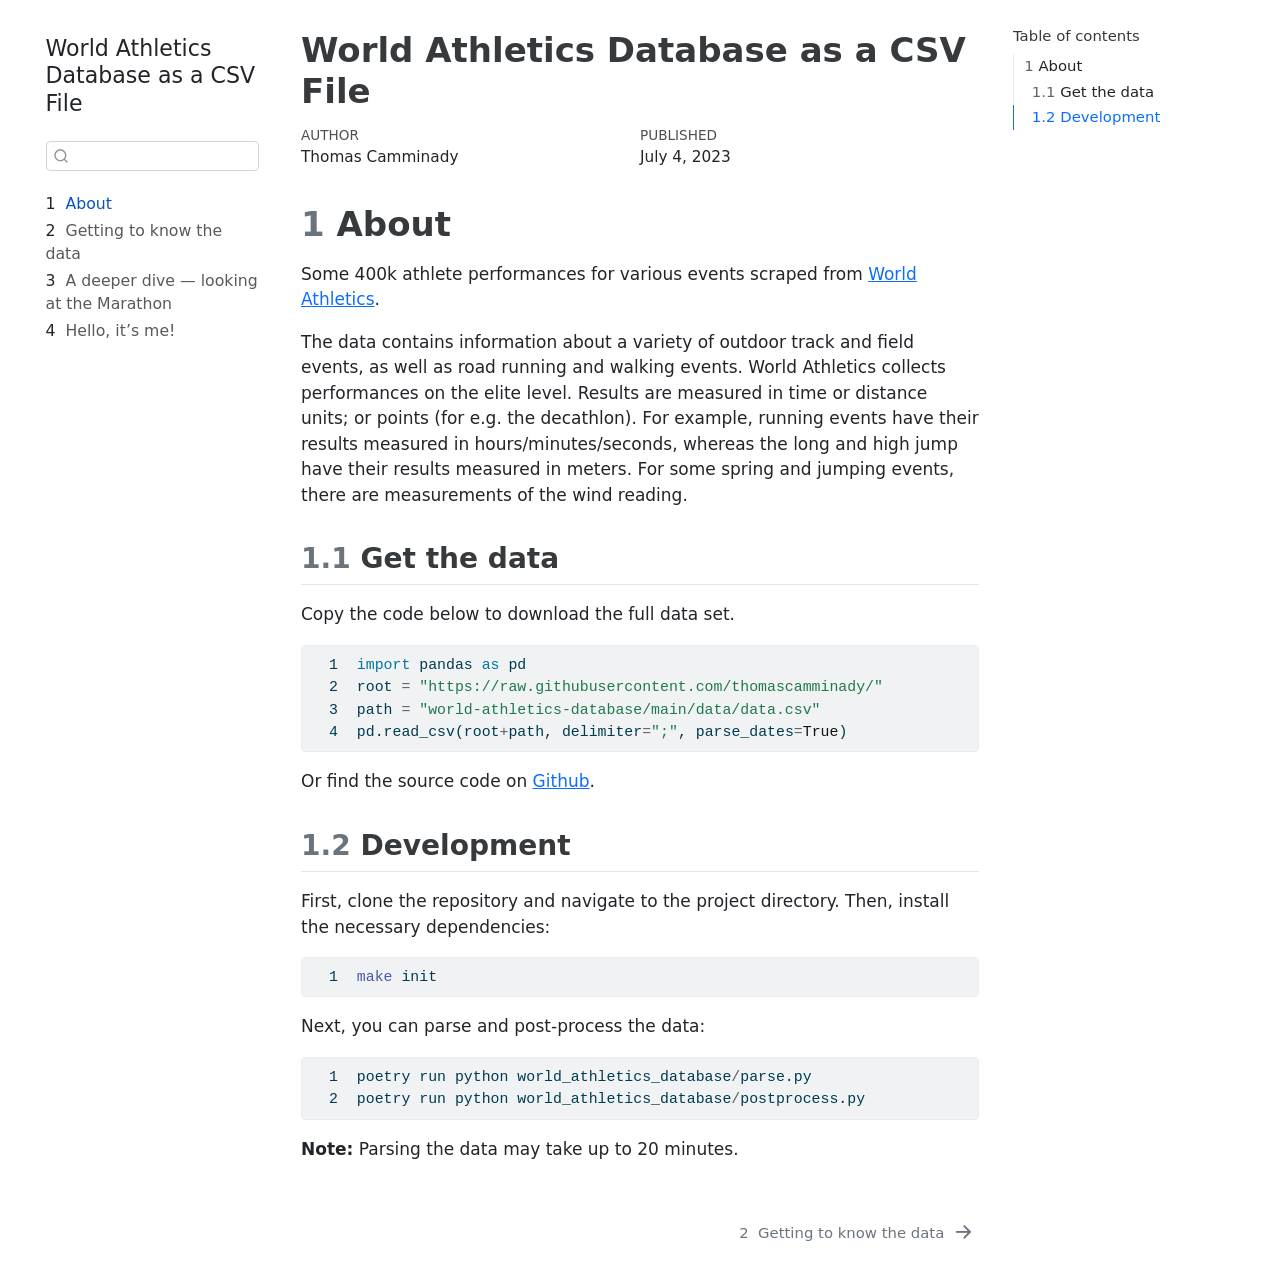
==== commit 9b025ffd: "Built site for gh-pages" ====
--- a/index.html
+++ b/index.html
@@ -2,7 +2,7 @@
 <html xmlns="http://www.w3.org/1999/xhtml" lang="en" xml:lang="en"><head>
 
 <meta charset="utf-8">
-<meta name="generator" content="quarto-1.3.306">
+<meta name="generator" content="quarto-1.3.433">
 
 <meta name="viewport" content="width=device-width, initial-scale=1.0, user-scalable=yes">
 
@@ -92,7 +92,8 @@
     "search-more-matches-text": "more matches in this document",
     "search-clear-button-title": "Clear",
     "search-detached-cancel-button-title": "Cancel",
-    "search-submit-button-title": "Submit"
+    "search-submit-button-title": "Submit",
+    "search-label": "Search"
   }
 }</script>
 
@@ -114,7 +115,7 @@
       <nav class="quarto-page-breadcrumbs" aria-label="breadcrumb"><ol class="breadcrumb"><li class="breadcrumb-item"><a href="./index.html"><span class="chapter-number">1</span>&nbsp; <span class="chapter-title">About</span></a></li></ol></nav>
       <a class="flex-grow-1" role="button" data-bs-toggle="collapse" data-bs-target="#quarto-sidebar,#quarto-sidebar-glass" aria-controls="quarto-sidebar" aria-expanded="false" aria-label="Toggle sidebar navigation" onclick="if (window.quartoToggleHeadroom) { window.quartoToggleHeadroom(); }">      
       </a>
-      <button type="button" class="btn quarto-search-button" aria-label="Search" onclick="window.quartoOpenSearch();">
+      <button type="button" class="btn quarto-search-button" aria-label="" onclick="window.quartoOpenSearch();">
         <i class="bi bi-search"></i>
       </button>
     </div>
@@ -213,6 +214,7 @@
 <section id="about" class="level1" data-number="1">
 <h1 data-number="1"><span class="header-section-number">1</span> About</h1>
 <p>Some 400k athlete performances for various events scraped from <a href="https://worldathletics.org/records/all-time-toplists/sprints/100-metres/outdoor/women/senior">World Athletics</a>.</p>
+<p>The data contains information about a variety of outdoor track and field events, as well as road running and walking events. World Athletics collects performances on the elite level. Results are measured in time or distance units; or points (for e.g.&nbsp;the decathlon). For example, running events have their results measured in hours/minutes/seconds, whereas the long and high jump have their results measured in meters. For some spring and jumping events, there are measurements of the wind reading.</p>
 <section id="get-the-data" class="level2" data-number="1.1">
 <h2 data-number="1.1" class="anchored" data-anchor-id="get-the-data"><span class="header-section-number">1.1</span> Get the data</h2>
 <p>Copy the code below to download the full data set.</p>
